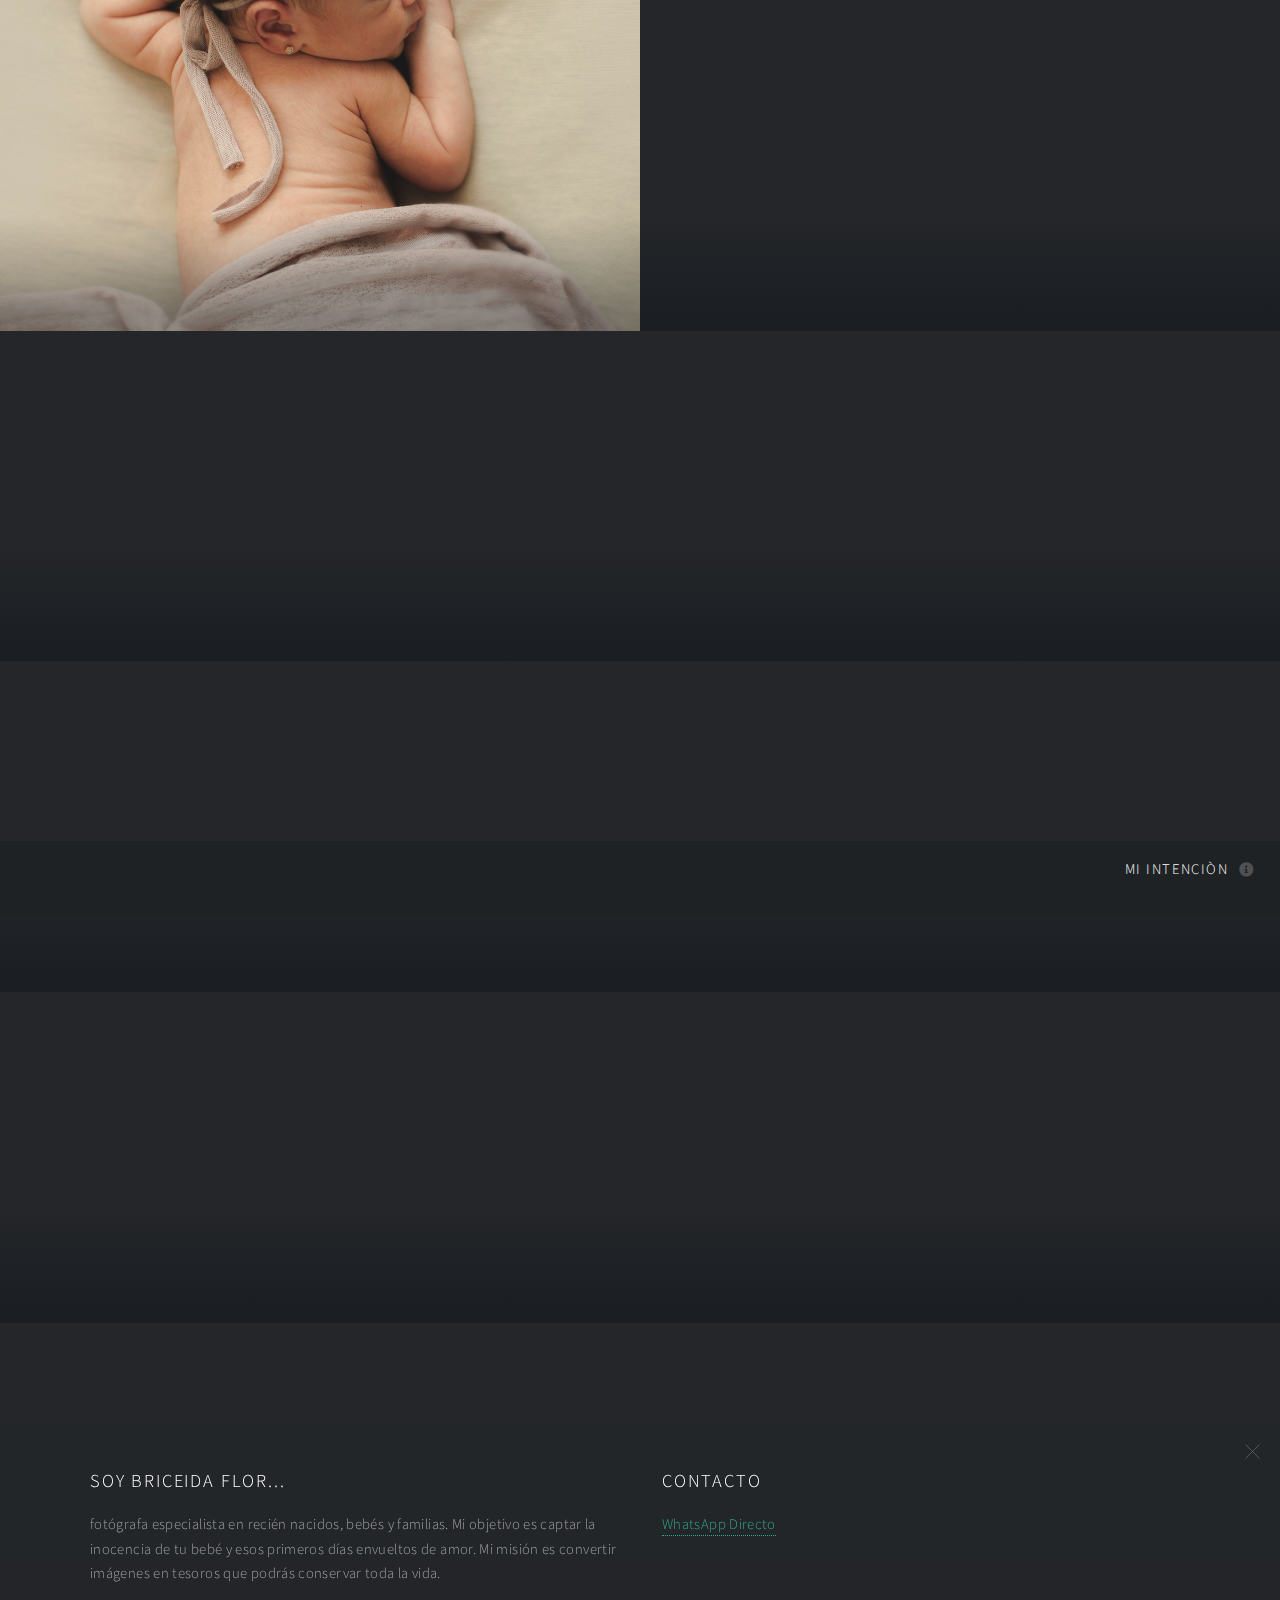
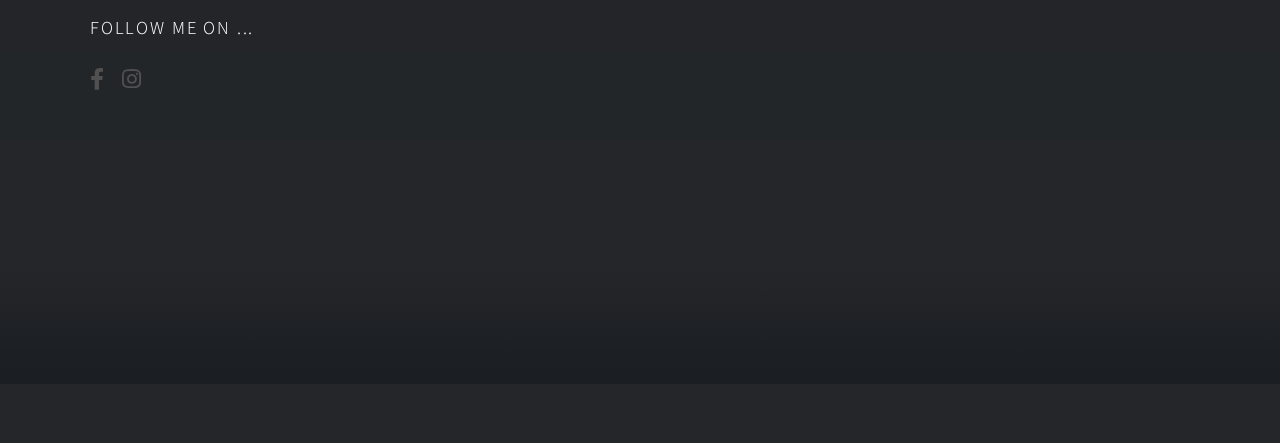
==== Galeria/index.html @ b5448b81 "initial commit" ====
<!DOCTYPE HTML>
<!--
	Multiverse by HTML5 UP
	html5up.net | @ajlkn
	Free for personal and commercial use under the CCA 3.0 license (html5up.net/license)
-->
<html>
	<head>
		<title>Briceida Flor Fotografia Galeria</title>
		<meta charset="utf-8" />
		<meta name="viewport" content="width=device-width, initial-scale=1, user-scalable=no" />
		<link rel="stylesheet" href="assets/css/main.css" />
		<noscript><link rel="stylesheet" href="assets/css/noscript.css" /></noscript>
	</head>
	<body class="is-preload">

		<!-- Wrapper -->
			<div id="wrapper">

				<!-- Header -->
					<header id="header">
					
						<nav>
							<ul>
								<li><a href="#footer" class="icon solid fa-info-circle">mi intenciòn</a></li>
							</ul>
						</nav>
					</header>

				<!-- Main -->
					<div id="main">
						<article class="thumb">
							<a href="images/photos/04.jpg" class="image"><img src="images/photos/04.jpg" alt="" /></a>
							<!-- <h2>Magna feugiat lorem</h2> -->
							<p></p>
						</article>
						<article class="thumb">
							<a href="images/photos/05.jpg" class="image"><img src="images/photos/05.jpg" alt="" /></a>
							<!-- <h2>Nisl adipiscing</h2> -->
							<p></p>
						</article>
						<article class="thumb">
							<a href="images/photos/06.jpg" class="image"><img src="images/photos/06.jpg" alt="" /></a>
							<!-- <h2>Tempus aliquam veroeros</h2>-->
							<p></p> 
						</article>
						<article class="thumb">
							<a href="images/photos/07.jpg" class="image"><img src="images/photos/07.jpg" alt="" /></a>
							<!-- <h2>Aliquam ipsum sed dolore</h2>-->
							<p></p> 
						</article>
						<article class="thumb">
							<a href="images/photos/08.jpg" class="image"><img src="images/photos/08.jpg" alt="" /></a>
							<!-- <h2>Cursis aliquam nisl</h2>-->
							<p></p> 
						</article>
						<article class="thumb">
							<a href="images/photos/09.jpg" class="image"><img src="images/photos/09.jpg" alt="" /></a>
							<!-- <h2>Sed consequat phasellus</h2>-->
							<p></p> 
						</article>
						<article class="thumb">
							<a href="images/photos/01.jpg" class="image"><img src="images/photos/01.jpg" alt="" /></a>
							<!-- <h2>Mauris id tellus arcu</h2>-->
							<p></p> 
						</article>
						<article class="thumb">
							<a href="images/photos/02.jpg" class="image"><img src="images/photos/02.jpg" alt="" /></a>
							<!-- <h2>Nunc vehicula id nulla</h2>-->
							<p></p> 
						</article>
						<article class="thumb">
							<a href="images/photos/03.jpg" class="image"><img src="images/photos/03.jpg" alt="" /></a>
							<!-- <h2>Neque et faucibus viverra</h2>-->
							<p></p> 
						</article>
						<article class="thumb">
							<a href="images/photos/10.jpg" class="image"><img src="images/photos/10.jpg" alt="" /></a>
							<!-- <h2>Mattis ante fermentum</h2>-->
							<p></p> 
						</article>
						<article class="thumb">
							<a href="images/photos/11.jpg" class="image"><img src="images/photos/11.jpg" alt="" /></a>
							<!-- <h2>Sed ac elementum arcu</h2>-->
							<p></p> 
						</article>
						<article class="thumb">
							<a href="images/photos/12.jpg" class="image"><img src="images/photos/12.jpg" alt="" /></a>
							<!-- <h2>Vehicula id nulla dignissim</h2>-->
							<p></p> 
						</article>
					</div>

				<!-- Footer -->
					<footer id="footer" class="panel">
						<div class="inner split">
							<div>
								<section>
									<h2>Soy Briceida Flor...</h2>
									<p> fotógrafa especialista en recién nacidos, bebés y familias.
										Mi objetivo es captar la inocencia de tu bebé y esos primeros días envueltos de amor.
										Mi misión es convertir imágenes en tesoros que podrás conservar toda la vida.</p>
								</section>
								<section>
									<h2>Follow me on ...</h2>
									<ul class="icons">
										<li><a href="https://www.facebook.com/briceidaflor.foto/" class="icon brands fa-facebook-f"><span class="label">Facebook</span></a></li>
										<li><a href="https://www.instagram.com/briceidaflor/?hl=en" class="icon brands fa-instagram"><span class="label">Instagram</span></a></li>
									</ul>
								</section>

							</div>
							<div>
								<section>
									<h2>contacto</h2>
								
									<a href="https://api.whatsapp.com/send?phone=5213312167600&text=&source=&data=">WhatsApp Directo</a>
									<!-- <form method="post" action="#">
										<div class="fields">
											<div class="field half">
												<input type="text" name="name" id="name" placeholder="Name" />
											</div>
											<div class="field half">
												<input type="text" name="email" id="email" placeholder="Email" />
											</div>
											<div class="field">
												<textarea name="message" id="message" rows="4" placeholder="Message"></textarea>
											</div>
										</div>
										<ul class="actions">
											<li><input type="submit" value="Send" class="primary" /></li>
											<li><input type="reset" value="Reset" /></li>
										</ul>
									</form> -->
								</section>
							</div>
						</div>
					</footer>

			</div>

		<!-- Scripts -->
			<script src="assets/js/jquery.min.js"></script>
			<script src="assets/js/jquery.poptrox.min.js"></script>
			<script src="assets/js/browser.min.js"></script>
			<script src="assets/js/breakpoints.min.js"></script>
			<script src="assets/js/util.js"></script>
			<script src="assets/js/main.js"></script>

	</body>
</html>
---- Galeria/assets/css/main.css ----
@import url(fontawesome-all.min.css);
@import url("https://fonts.googleapis.com/css?family=Source+Sans+Pro:300,300italic,400,400italic");

/*
	Multiverse by HTML5 UP
	html5up.net | @ajlkn
	Free for personal and commercial use under the CCA 3.0 license (html5up.net/license)
*/

@-moz-keyframes spinner {
	0% {
		-moz-transform: rotate(0deg);
		-webkit-transform: rotate(0deg);
		-ms-transform: rotate(0deg);
		transform: rotate(0deg);
	}

	100% {
		-moz-transform: rotate(359deg);
		-webkit-transform: rotate(359deg);
		-ms-transform: rotate(359deg);
		transform: rotate(359deg);
	}
}

@-webkit-keyframes spinner {
	0% {
		-moz-transform: rotate(0deg);
		-webkit-transform: rotate(0deg);
		-ms-transform: rotate(0deg);
		transform: rotate(0deg);
	}

	100% {
		-moz-transform: rotate(359deg);
		-webkit-transform: rotate(359deg);
		-ms-transform: rotate(359deg);
		transform: rotate(359deg);
	}
}

@-ms-keyframes spinner {
	0% {
		-moz-transform: rotate(0deg);
		-webkit-transform: rotate(0deg);
		-ms-transform: rotate(0deg);
		transform: rotate(0deg);
	}

	100% {
		-moz-transform: rotate(359deg);
		-webkit-transform: rotate(359deg);
		-ms-transform: rotate(359deg);
		transform: rotate(359deg);
	}
}

@keyframes spinner {
	0% {
		-moz-transform: rotate(0deg);
		-webkit-transform: rotate(0deg);
		-ms-transform: rotate(0deg);
		transform: rotate(0deg);
	}

	100% {
		-moz-transform: rotate(359deg);
		-webkit-transform: rotate(359deg);
		-ms-transform: rotate(359deg);
		transform: rotate(359deg);
	}
}

html, body, div, span, applet, object,
iframe, h1, h2, h3, h4, h5, h6, p, blockquote,
pre, a, abbr, acronym, address, big, cite,
code, del, dfn, em, img, ins, kbd, q, s, samp,
small, strike, strong, sub, sup, tt, var, b,
u, i, center, dl, dt, dd, ol, ul, li, fieldset,
form, label, legend, table, caption, tbody,
tfoot, thead, tr, th, td, article, aside,
canvas, details, embed, figure, figcaption,
footer, header, hgroup, menu, nav, output, ruby,
section, summary, time, mark, audio, video {
	margin: 0;
	padding: 0;
	border: 0;
	font-size: 100%;
	font: inherit;
	vertical-align: baseline;}

article, aside, details, figcaption, figure,
footer, header, hgroup, menu, nav, section {
	display: block;}

body {
	line-height: 1;
}

ol, ul {
	list-style: none;
}

blockquote, q {
	quotes: none;
}

	blockquote:before, blockquote:after, q:before, q:after {
		content: '';
		content: none;
	}

table {
	border-collapse: collapse;
	border-spacing: 0;
}

body {
	-webkit-text-size-adjust: none;
}

mark {
	background-color: transparent;
	color: inherit;
}

input::-moz-focus-inner {
	border: 0;
	padding: 0;
}

input, select, textarea {
	-moz-appearance: none;
	-webkit-appearance: none;
	-ms-appearance: none;
	appearance: none;
}

/* Basic */

	@-ms-viewport {
		width: device-width;
	}

	body {
		-ms-overflow-style: scrollbar;
	}

	@media screen and (max-width: 480px) {

		html, body {
			min-width: 320px;
		}

	}

	html {
		box-sizing: border-box;
	}

	*, *:before, *:after {
		box-sizing: inherit;
	}

	body {
		background: #242629;
	}

		body.is-preload *, body.is-preload *:before, body.is-preload *:after {
			-moz-animation: none !important;
			-webkit-animation: none !important;
			-ms-animation: none !important;
			animation: none !important;
			-moz-transition: none !important;
			-webkit-transition: none !important;
			-ms-transition: none !important;
			transition: none !important;
		}

		body.is-resizing *, body.is-resizing *:before, body.is-resizing *:after {
			-moz-animation: none !important;
			-webkit-animation: none !important;
			-ms-animation: none !important;
			animation: none !important;
			-moz-transition: none !important;
			-webkit-transition: none !important;
			-ms-transition: none !important;
			transition: none !important;
		}

/* Type */

	body, input, select, textarea {
		color: #a0a0a1;
		font-family: "Source Sans Pro", Helvetica, sans-serif;
		font-size: 15pt;
		font-weight: 300;
		letter-spacing: 0.025em;
		line-height: 1.65;
	}

		@media screen and (max-width: 1680px) {

			body, input, select, textarea {
				font-size: 11pt;
			}

		}

	a {
		-moz-transition: color 0.2s ease-in-out, border-bottom-color 0.2s ease-in-out;
		-webkit-transition: color 0.2s ease-in-out, border-bottom-color 0.2s ease-in-out;
		-ms-transition: color 0.2s ease-in-out, border-bottom-color 0.2s ease-in-out;
		transition: color 0.2s ease-in-out, border-bottom-color 0.2s ease-in-out;
		border-bottom: dotted 1px;
		color: #34a58e;
		text-decoration: none;
	}

		a:hover {
			border-bottom-color: transparent;
			color: #34a58e !important;
		}

	strong, b {
		color: #ffffff;
		font-weight: 300;
	}

	em, i {
		font-style: italic;
	}

	p {
		margin: 0 0 2em 0;
	}

	h1, h2, h3, h4, h5, h6 {
		color: #ffffff;
		font-weight: 300;
		letter-spacing: 0.1em;
		line-height: 1.5;
		margin: 0 0 1em 0;
		text-transform: uppercase;
	}

		h1 a, h2 a, h3 a, h4 a, h5 a, h6 a {
			color: inherit;
			text-decoration: none;
		}

	h1 {
		font-size: 2em;
	}

	h2 {
		font-size: 1.25em;
	}

	h3 {
		font-size: 1.1em;
	}

	h4 {
		font-size: 1em;
	}

	h5 {
		font-size: 0.9em;
	}

	h6 {
		font-size: 0.7em;
	}

	@media screen and (max-width: 736px) {

		h2 {
			font-size: 1em;
		}

		h3 {
			font-size: 0.9em;
		}

		h4 {
			font-size: 0.8em;
		}

		h5 {
			font-size: 0.7em;
		}

		h6 {
			font-size: 0.7em;
		}

	}

	sub {
		font-size: 0.8em;
		position: relative;
		top: 0.5em;
	}

	sup {
		font-size: 0.8em;
		position: relative;
		top: -0.5em;
	}

	blockquote {
		border-left: 4px #36383c;
		font-style: italic;
		margin: 0 0 2em 0;
		padding: 0.5em 0 0.5em 2em;
	}

	code {
		background: #34363b;
		border: solid 1px #36383c;
		font-family: "Courier New", monospace;
		font-size: 0.9em;
		margin: 0 0.25em;
		padding: 0.25em 0.65em;
	}

	pre {
		-webkit-overflow-scrolling: touch;
		font-family: "Courier New", monospace;
		font-size: 0.9em;
		margin: 0 0 2em 0;
	}

		pre code {
			display: block;
			line-height: 1.75;
			padding: 1em 1.5em;
			overflow-x: auto;
		}

	hr {
		border: 0;
		border-bottom: solid 1px #36383c;
		margin: 2em 0;
	}

		hr.major {
			margin: 3em 0;
		}

	.align-left {
		text-align: left;
	}

	.align-center {
		text-align: center;
	}

	.align-right {
		text-align: right;
	}

/* Button */

	input[type="submit"],
	input[type="reset"],
	input[type="button"],
	button,
	.button {
		-moz-appearance: none;
		-webkit-appearance: none;
		-ms-appearance: none;
		appearance: none;
		-moz-transition: background-color 0.2s ease-in-out, box-shadow 0.2s ease-in-out, color 0.2s ease-in-out;
		-webkit-transition: background-color 0.2s ease-in-out, box-shadow 0.2s ease-in-out, color 0.2s ease-in-out;
		-ms-transition: background-color 0.2s ease-in-out, box-shadow 0.2s ease-in-out, color 0.2s ease-in-out;
		transition: background-color 0.2s ease-in-out, box-shadow 0.2s ease-in-out, color 0.2s ease-in-out;
		background-color: transparent;
		border: 0;
		border-radius: 0;
		box-shadow: inset 0 0 0 2px #36383c;
		color: #ffffff !important;
		cursor: pointer;
		display: inline-block;
		font-size: 0.9em;
		font-weight: 300;
		height: 3.05556em;
		letter-spacing: 0.1em;
		line-height: 3.05556em;
		padding: 0 2.5em;
		text-align: center;
		text-decoration: none;
		text-transform: uppercase;
		white-space: nowrap;
	}

		input[type="submit"]:hover,
		input[type="reset"]:hover,
		input[type="button"]:hover,
		button:hover,
		.button:hover {
			box-shadow: inset 0 0 0 2px #34a58e;
			color: #34a58e !important;
		}

			input[type="submit"]:hover:active,
			input[type="reset"]:hover:active,
			input[type="button"]:hover:active,
			button:hover:active,
			.button:hover:active {
				background-color: rgba(52, 165, 142, 0.15);
				color: #34a58e !important;
			}

		input[type="submit"].icon,
		input[type="reset"].icon,
		input[type="button"].icon,
		button.icon,
		.button.icon {
			padding-left: 1.35em;
		}

			input[type="submit"].icon:before,
			input[type="reset"].icon:before,
			input[type="button"].icon:before,
			button.icon:before,
			.button.icon:before {
				margin-right: 0.5em;
			}

		input[type="submit"].fit,
		input[type="reset"].fit,
		input[type="button"].fit,
		button.fit,
		.button.fit {
			width: 100%;
		}

		input[type="submit"].small,
		input[type="reset"].small,
		input[type="button"].small,
		button.small,
		.button.small {
			font-size: 0.8em;
		}

		input[type="submit"].large,
		input[type="reset"].large,
		input[type="button"].large,
		button.large,
		.button.large {
			font-size: 1.35em;
		}

		input[type="submit"].primary,
		input[type="reset"].primary,
		input[type="button"].primary,
		button.primary,
		.button.primary {
			background-color: #34a58e;
			box-shadow: none;
		}

			input[type="submit"].primary:hover,
			input[type="reset"].primary:hover,
			input[type="button"].primary:hover,
			button.primary:hover,
			.button.primary:hover {
				background-color: #47c5ab;
				color: #ffffff !important;
			}

				input[type="submit"].primary:hover:active,
				input[type="reset"].primary:hover:active,
				input[type="button"].primary:hover:active,
				button.primary:hover:active,
				.button.primary:hover:active {
					background-color: #287e6d;
				}

		input[type="submit"].disabled, input[type="submit"]:disabled,
		input[type="reset"].disabled,
		input[type="reset"]:disabled,
		input[type="button"].disabled,
		input[type="button"]:disabled,
		button.disabled,
		button:disabled,
		.button.disabled,
		.button:disabled {
			pointer-events: none;
			opacity: 0.35;
		}

/* Form */

	form {
		margin: 0 0 2em 0;
	}

		form > :last-child {
			margin-bottom: 0;
		}

		form > .fields {
			display: -moz-flex;
			display: -webkit-flex;
			display: -ms-flex;
			display: flex;
			-moz-flex-wrap: wrap;
			-webkit-flex-wrap: wrap;
			-ms-flex-wrap: wrap;
			flex-wrap: wrap;
			width: calc(100% + 3em);
			margin: -1.5em 0 2em -1.5em;
		}

			form > .fields > .field {
				-moz-flex-grow: 0;
				-webkit-flex-grow: 0;
				-ms-flex-grow: 0;
				flex-grow: 0;
				-moz-flex-shrink: 0;
				-webkit-flex-shrink: 0;
				-ms-flex-shrink: 0;
				flex-shrink: 0;
				padding: 1.5em 0 0 1.5em;
				width: calc(100% - 1.5em);
			}

				form > .fields > .field.half {
					width: calc(50% - 0.75em);
				}

				form > .fields > .field.third {
					width: calc(100%/3 - 0.5em);
				}

				form > .fields > .field.quarter {
					width: calc(25% - 0.375em);
				}

		@media screen and (max-width: 736px) {

			form > .fields {
				width: calc(100% + 3em);
				margin: -1.5em 0 2em -1.5em;
			}

				form > .fields > .field {
					padding: 1.5em 0 0 1.5em;
					width: calc(100% - 1.5em);
				}

					form > .fields > .field.half {
						width: calc(100% - 1.5em);
					}

					form > .fields > .field.third {
						width: calc(100% - 1.5em);
					}

					form > .fields > .field.quarter {
						width: calc(100% - 1.5em);
					}

		}

	label {
		color: #ffffff;
		display: block;
		font-size: 0.9em;
		font-weight: 300;
		margin: 0 0 1em 0;
	}

	input[type="text"],
	input[type="password"],
	input[type="email"],
	input[type="tel"],
	input[type="search"],
	input[type="url"],
	select,
	textarea {
		-moz-appearance: none;
		-webkit-appearance: none;
		-ms-appearance: none;
		appearance: none;
		background: #34363b;
		border: 0;
		border-radius: 0;
		color: #a0a0a1;
		display: block;
		outline: 0;
		padding: 0 1em;
		text-decoration: none;
		width: 100%;
	}

		input[type="text"]:invalid,
		input[type="password"]:invalid,
		input[type="email"]:invalid,
		input[type="tel"]:invalid,
		input[type="search"]:invalid,
		input[type="url"]:invalid,
		select:invalid,
		textarea:invalid {
			box-shadow: none;
		}

		input[type="text"]:focus,
		input[type="password"]:focus,
		input[type="email"]:focus,
		input[type="tel"]:focus,
		input[type="search"]:focus,
		input[type="url"]:focus,
		select:focus,
		textarea:focus {
			box-shadow: inset 0 0 0 2px #34a58e;
		}

	select {
		background-image: url("data:image/svg+xml;charset=utf8,%3Csvg xmlns='http://www.w3.org/2000/svg' width='40' height='40' preserveAspectRatio='none' viewBox='0 0 40 40'%3E%3Cpath d='M9.4,12.3l10.4,10.4l10.4-10.4c0.2-0.2,0.5-0.4,0.9-0.4c0.3,0,0.6,0.1,0.9,0.4l3.3,3.3c0.2,0.2,0.4,0.5,0.4,0.9 c0,0.4-0.1,0.6-0.4,0.9L20.7,31.9c-0.2,0.2-0.5,0.4-0.9,0.4c-0.3,0-0.6-0.1-0.9-0.4L4.3,17.3c-0.2-0.2-0.4-0.5-0.4-0.9 c0-0.4,0.1-0.6,0.4-0.9l3.3-3.3c0.2-0.2,0.5-0.4,0.9-0.4S9.1,12.1,9.4,12.3z' fill='%2336383c' /%3E%3C/svg%3E");
		background-size: 1.25rem;
		background-repeat: no-repeat;
		background-position: calc(100% - 1rem) center;
		height: 2.75em;
		padding-right: 2.75em;
		text-overflow: ellipsis;
	}

		select option {
			color: #ffffff;
			background: #242629;
		}

		select:focus::-ms-value {
			background-color: transparent;
		}

		select::-ms-expand {
			display: none;
		}

	input[type="text"],
	input[type="password"],
	input[type="email"],
	input[type="tel"],
	input[type="search"],
	input[type="url"],
	select {
		height: 2.75em;
	}

	textarea {
		padding: 0.75em 1em;
	}

	input[type="checkbox"],
	input[type="radio"] {
		-moz-appearance: none;
		-webkit-appearance: none;
		-ms-appearance: none;
		appearance: none;
		display: block;
		float: left;
		margin-right: -2em;
		opacity: 0;
		width: 1em;
		z-index: -1;
	}

		input[type="checkbox"] + label,
		input[type="radio"] + label {
			text-decoration: none;
			color: #a0a0a1;
			cursor: pointer;
			display: inline-block;
			font-size: 1em;
			font-weight: 300;
			padding-left: 2.4em;
			padding-right: 0.75em;
			position: relative;
		}

			input[type="checkbox"] + label:before,
			input[type="radio"] + label:before {
				-moz-osx-font-smoothing: grayscale;
				-webkit-font-smoothing: antialiased;
				display: inline-block;
				font-style: normal;
				font-variant: normal;
				text-rendering: auto;
				line-height: 1;
				text-transform: none !important;
				font-family: 'Font Awesome 5 Free';
				font-weight: 900;
			}

			input[type="checkbox"] + label:before,
			input[type="radio"] + label:before {
				background: #34363b;
				content: '';
				display: inline-block;
				font-size: 0.8em;
				height: 2.0625em;
				left: 0;
				line-height: 2.0625em;
				position: absolute;
				text-align: center;
				top: 0;
				width: 2.0625em;
			}

		input[type="checkbox"]:checked + label:before,
		input[type="radio"]:checked + label:before {
			background: #34a58e;
			border-color: #34a58e;
			color: #ffffff;
			content: '\f00c';
		}

		input[type="checkbox"]:focus + label:before,
		input[type="radio"]:focus + label:before {
			box-shadow: 0 0 0 2px #34a58e;
		}

	input[type="radio"] + label:before {
		border-radius: 100%;
	}

	::-webkit-input-placeholder {
		color: #707071 !important;
		opacity: 1.0;
	}

	:-moz-placeholder {
		color: #707071 !important;
		opacity: 1.0;
	}

	::-moz-placeholder {
		color: #707071 !important;
		opacity: 1.0;
	}

	:-ms-input-placeholder {
		color: #707071 !important;
		opacity: 1.0;
	}

/* Icon */

	.icon {
		text-decoration: none;
		border-bottom: none;
		position: relative;
	}

		.icon:before {
			-moz-osx-font-smoothing: grayscale;
			-webkit-font-smoothing: antialiased;
			display: inline-block;
			font-style: normal;
			font-variant: normal;
			text-rendering: auto;
			line-height: 1;
			text-transform: none !important;
			font-family: 'Font Awesome 5 Free';
			font-weight: 400;
		}

		.icon > .label {
			display: none;
		}

		.icon:before {
			line-height: inherit;
		}

		.icon.solid:before {
			font-weight: 900;
		}

		.icon.brands:before {
			font-family: 'Font Awesome 5 Brands';
		}

/* List */

	ol {
		list-style: decimal;
		margin: 0 0 2em 0;
		padding-left: 1.25em;
	}

		ol li {
			padding-left: 0.25em;
		}

	ul {
		list-style: disc;
		margin: 0 0 2em 0;
		padding-left: 1em;
	}

		ul li {
			padding-left: 0.5em;
		}

		ul.alt {
			list-style: none;
			padding-left: 0;
		}

			ul.alt li {
				border-top: solid 1px #36383c;
				padding: 0.5em 0;
			}

				ul.alt li:first-child {
					border-top: 0;
					padding-top: 0;
				}

	dl {
		margin: 0 0 2em 0;
	}

		dl dt {
			display: block;
			font-weight: 300;
			margin: 0 0 1em 0;
		}

		dl dd {
			margin-left: 2em;
		}

/* Actions */

	ul.actions {
		display: -moz-flex;
		display: -webkit-flex;
		display: -ms-flex;
		display: flex;
		cursor: default;
		list-style: none;
		margin-left: -1em;
		padding-left: 0;
	}

		ul.actions li {
			padding: 0 0 0 1em;
			vertical-align: middle;
		}

		ul.actions.special {
			-moz-justify-content: center;
			-webkit-justify-content: center;
			-ms-justify-content: center;
			justify-content: center;
			width: 100%;
			margin-left: 0;
		}

			ul.actions.special li:first-child {
				padding-left: 0;
			}

		ul.actions.stacked {
			-moz-flex-direction: column;
			-webkit-flex-direction: column;
			-ms-flex-direction: column;
			flex-direction: column;
			margin-left: 0;
		}

			ul.actions.stacked li {
				padding: 1.3em 0 0 0;
			}

				ul.actions.stacked li:first-child {
					padding-top: 0;
				}

		ul.actions.fit {
			width: calc(100% + 1em);
		}

			ul.actions.fit li {
				-moz-flex-grow: 1;
				-webkit-flex-grow: 1;
				-ms-flex-grow: 1;
				flex-grow: 1;
				-moz-flex-shrink: 1;
				-webkit-flex-shrink: 1;
				-ms-flex-shrink: 1;
				flex-shrink: 1;
				width: 100%;
			}

				ul.actions.fit li > * {
					width: 100%;
				}

			ul.actions.fit.stacked {
				width: 100%;
			}

		@media screen and (max-width: 480px) {

			ul.actions:not(.fixed) {
				-moz-flex-direction: column;
				-webkit-flex-direction: column;
				-ms-flex-direction: column;
				flex-direction: column;
				margin-left: 0;
				width: 100% !important;
			}

				ul.actions:not(.fixed) li {
					-moz-flex-grow: 1;
					-webkit-flex-grow: 1;
					-ms-flex-grow: 1;
					flex-grow: 1;
					-moz-flex-shrink: 1;
					-webkit-flex-shrink: 1;
					-ms-flex-shrink: 1;
					flex-shrink: 1;
					padding: 1em 0 0 0;
					text-align: center;
					width: 100%;
				}

					ul.actions:not(.fixed) li > * {
						width: 100%;
					}

					ul.actions:not(.fixed) li:first-child {
						padding-top: 0;
					}

					ul.actions:not(.fixed) li input[type="submit"],
					ul.actions:not(.fixed) li input[type="reset"],
					ul.actions:not(.fixed) li input[type="button"],
					ul.actions:not(.fixed) li button,
					ul.actions:not(.fixed) li .button {
						width: 100%;
					}

						ul.actions:not(.fixed) li input[type="submit"].icon:before,
						ul.actions:not(.fixed) li input[type="reset"].icon:before,
						ul.actions:not(.fixed) li input[type="button"].icon:before,
						ul.actions:not(.fixed) li button.icon:before,
						ul.actions:not(.fixed) li .button.icon:before {
							margin-left: -0.5rem;
						}

		}

/* Icons */

	ul.icons {
		cursor: default;
		list-style: none;
		padding-left: 0;
	}

		ul.icons li {
			display: inline-block;
			padding: 0 1em 0 0;
		}

			ul.icons li:last-child {
				padding-right: 0;
			}

			ul.icons li .icon {
				color: #505051;
			}

				ul.icons li .icon:before {
					font-size: 1.5em;
				}

/* Table */

	.table-wrapper {
		-webkit-overflow-scrolling: touch;
		overflow-x: auto;
	}

	table {
		margin: 0 0 2em 0;
		width: 100%;
	}

		table tbody tr {
			border: solid 1px #36383c;
			border-left: 0;
			border-right: 0;
		}

			table tbody tr:nth-child(2n + 1) {
				background-color: #34363b;
			}

		table td {
			padding: 0.75em 0.75em;
		}

		table th {
			color: #ffffff;
			font-size: 0.9em;
			font-weight: 300;
			padding: 0 0.75em 0.75em 0.75em;
			text-align: left;
		}

		table thead {
			border-bottom: solid 2px #36383c;
		}

		table tfoot {
			border-top: solid 2px #36383c;
		}

		table.alt {
			border-collapse: separate;
		}

			table.alt tbody tr td {
				border: solid 1px #36383c;
				border-left-width: 0;
				border-top-width: 0;
			}

				table.alt tbody tr td:first-child {
					border-left-width: 1px;
				}

			table.alt tbody tr:first-child td {
				border-top-width: 1px;
			}

			table.alt thead {
				border-bottom: 0;
			}

			table.alt tfoot {
				border-top: 0;
			}

/* Panel */

	.panel {
		padding: 4em 4em 2em 4em ;
		-moz-transform: translateY(100vh);
		-webkit-transform: translateY(100vh);
		-ms-transform: translateY(100vh);
		transform: translateY(100vh);
		-moz-transition: -moz-transform 0.5s ease;
		-webkit-transition: -webkit-transform 0.5s ease;
		-ms-transition: -ms-transform 0.5s ease;
		transition: transform 0.5s ease;
		-webkit-overflow-scrolling: touch;
		background: rgba(36, 38, 41, 0.975);
		bottom: 4em;
		left: 0;
		max-height: calc(80vh - 4em);
		overflow-y: auto;
		position: fixed;
		width: 100%;
		z-index: 10001;
	}

		.panel.active {
			-moz-transform: translateY(1px);
			-webkit-transform: translateY(1px);
			-ms-transform: translateY(1px);
			transform: translateY(1px);
		}

		.panel > .inner {
			margin: 0 auto;
			max-width: 100%;
			width: 75em;
		}

			.panel > .inner.split {
				display: -moz-flex;
				display: -webkit-flex;
				display: -ms-flex;
				display: flex;
			}

				.panel > .inner.split > div {
					margin-left: 4em;
					width: 50%;
				}

				.panel > .inner.split > :first-child {
					margin-left: 0;
				}

		.panel > .closer {
			-moz-transition: opacity 0.2s ease-in-out;
			-webkit-transition: opacity 0.2s ease-in-out;
			-ms-transition: opacity 0.2s ease-in-out;
			transition: opacity 0.2s ease-in-out;
			background-image: url("images/close.svg");
			background-position: center;
			background-repeat: no-repeat;
			background-size: 3em;
			cursor: pointer;
			height: 5em;
			opacity: 0.25;
			position: absolute;
			right: 0;
			top: 0;
			width: 5em;
			z-index: 2;
		}

			.panel > .closer:hover {
				opacity: 1.0;
			}

		@media screen and (max-width: 1280px) {

			.panel {
				padding: 3em 3em 1em 3em ;
			}

				.panel > .inner.split > div {
					margin-left: 3em;
				}

				.panel > .closer {
					background-size: 2.5em;
					background-position: 75% 25%;
				}

		}

		@media screen and (max-width: 980px) {

			.panel > .inner.split {
				-moz-flex-direction: column;
				-webkit-flex-direction: column;
				-ms-flex-direction: column;
				flex-direction: column;
			}

				.panel > .inner.split > div {
					margin-left: 0;
					width: 100%;
				}

		}

		@media screen and (max-width: 736px) {

			.panel {
				-moz-transform: translateY(-100vh);
				-webkit-transform: translateY(-100vh);
				-ms-transform: translateY(-100vh);
				transform: translateY(-100vh);
				padding: 4em 2em 2em 2em ;
				bottom: auto;
				top: calc(4em - 1px);
			}

				.panel.active {
					-moz-transform: translateY(0);
					-webkit-transform: translateY(0);
					-ms-transform: translateY(0);
					transform: translateY(0);
				}

		}

/* Poptrox Popup */

	.poptrox-overlay {
		-webkit-tap-highlight-color: rgba(255, 255, 255, 0);
	}

	.poptrox-popup {
		background: rgba(31, 34, 36, 0.925);
		box-shadow: 0 1em 3em 0.5em rgba(0, 0, 0, 0.25);
		cursor: default;
	}

		.poptrox-popup:before {
			-moz-transition: opacity 0.2s ease-in-out;
			-webkit-transition: opacity 0.2s ease-in-out;
			-ms-transition: opacity 0.2s ease-in-out;
			transition: opacity 0.2s ease-in-out;
			background-image: -moz-linear-gradient(to left, rgba(31,34,36,0.35), rgba(31,34,36,0) 10em, rgba(31,34,36,0)), -moz-linear-gradient(to right, rgba(31,34,36,0.35), rgba(31,34,36,0) 10em, rgba(31,34,36,0));
			background-image: -webkit-linear-gradient(to left, rgba(31,34,36,0.35), rgba(31,34,36,0) 10em, rgba(31,34,36,0)), -webkit-linear-gradient(to right, rgba(31,34,36,0.35), rgba(31,34,36,0) 10em, rgba(31,34,36,0));
			background-image: -ms-linear-gradient(to left, rgba(31,34,36,0.35), rgba(31,34,36,0) 10em, rgba(31,34,36,0)), -ms-linear-gradient(to right, rgba(31,34,36,0.35), rgba(31,34,36,0) 10em, rgba(31,34,36,0));
			background-image: linear-gradient(to left, rgba(31,34,36,0.35), rgba(31,34,36,0) 10em, rgba(31,34,36,0)), linear-gradient(to right, rgba(31,34,36,0.35), rgba(31,34,36,0) 10em, rgba(31,34,36,0));
			content: '';
			display: block;
			height: 100%;
			left: 0;
			position: absolute;
			top: 0;
			width: 100%;
			z-index: 1;
			opacity: 1;
		}

		.poptrox-popup .closer {
			-moz-transition: opacity 0.2s ease-in-out;
			-webkit-transition: opacity 0.2s ease-in-out;
			-ms-transition: opacity 0.2s ease-in-out;
			transition: opacity 0.2s ease-in-out;
			background-image: url("images/close.svg");
			background-position: center;
			background-repeat: no-repeat;
			background-size: 3em;
			height: 5em;
			opacity: 0;
			position: absolute;
			right: 0;
			top: 0;
			width: 5em;
			z-index: 2;
		}

		.poptrox-popup .nav-previous,
		.poptrox-popup .nav-next {
			-moz-transition: opacity 0.2s ease-in-out;
			-webkit-transition: opacity 0.2s ease-in-out;
			-ms-transition: opacity 0.2s ease-in-out;
			transition: opacity 0.2s ease-in-out;
			background-image: url("images/arrow.svg");
			background-position: center;
			background-repeat: no-repeat;
			background-size: 5em;
			cursor: pointer;
			height: 8em;
			margin-top: -4em;
			opacity: 0;
			position: absolute;
			top: 50%;
			width: 6em;
			z-index: 2;
		}

		.poptrox-popup .nav-previous {
			-moz-transform: scaleX(-1);
			-webkit-transform: scaleX(-1);
			-ms-transform: scaleX(-1);
			transform: scaleX(-1);
			left: 0;
		}

		.poptrox-popup .nav-next {
			right: 0;
		}

		.poptrox-popup .caption {
			padding: 2em 2em 0.1em 2em ;
			background-image: -moz-linear-gradient(to top, rgba(16,16,16,0.45) 25%, rgba(16,16,16,0) 100%);
			background-image: -webkit-linear-gradient(to top, rgba(16,16,16,0.45) 25%, rgba(16,16,16,0) 100%);
			background-image: -ms-linear-gradient(to top, rgba(16,16,16,0.45) 25%, rgba(16,16,16,0) 100%);
			background-image: linear-gradient(to top, rgba(16,16,16,0.45) 25%, rgba(16,16,16,0) 100%);
			bottom: 0;
			cursor: default;
			left: 0;
			position: absolute;
			text-align: left;
			width: 100%;
			z-index: 2;
		}

			.poptrox-popup .caption h2, .poptrox-popup .caption h3, .poptrox-popup .caption h4, .poptrox-popup .caption h5, .poptrox-popup .caption h6 {
				margin: 0 0 0.5em 0;
			}

			.poptrox-popup .caption p {
				color: #ffffff;
			}

		.poptrox-popup .loader {
			-moz-animation: spinner 1s infinite linear !important;
			-webkit-animation: spinner 1s infinite linear !important;
			-ms-animation: spinner 1s infinite linear !important;
			animation: spinner 1s infinite linear !important;
			background-image: url("images/spinner.svg");
			background-position: center;
			background-repeat: no-repeat;
			background-size: contain;
			display: block;
			font-size: 2em;
			height: 2em;
			left: 50%;
			line-height: 2em;
			margin: -1em 0 0 -1em;
			opacity: 0.25;
			position: absolute;
			text-align: center;
			top: 50%;
			width: 2em;
		}

		.poptrox-popup:hover .closer,
		.poptrox-popup:hover .nav-previous,
		.poptrox-popup:hover .nav-next {
			opacity: 0.5;
		}

			.poptrox-popup:hover .closer:hover,
			.poptrox-popup:hover .nav-previous:hover,
			.poptrox-popup:hover .nav-next:hover {
				opacity: 1.0;
			}

		.poptrox-popup.loading:before {
			opacity: 0;
		}

		body.touch .poptrox-popup .closer,
		body.touch .poptrox-popup .nav-previous,
		body.touch .poptrox-popup .nav-next {
			opacity: 1.0 !important;
		}

		@media screen and (max-width: 980px) {

			.poptrox-popup .closer {
				background-size: 3em;
			}

			.poptrox-popup .nav-previous,
			.poptrox-popup .nav-next {
				background-size: 4em;
			}

		}

		@media screen and (max-width: 736px) {

			.poptrox-popup:before {
				display: none;
			}

			.poptrox-popup .caption {
				display: none !important;
			}

			.poptrox-popup .closer,
			.poptrox-popup .nav-previous,
			.poptrox-popup .nav-next {
				display: none !important;
			}

		}

/* Wrapper */

	#wrapper {
		-moz-transition: -moz-filter 0.5s ease, -webkit-filter 0.5s ease, -ms-filter 0.5s ease, -moz-filter 0.5s ease;
		-webkit-transition: -moz-filter 0.5s ease, -webkit-filter 0.5s ease, -ms-filter 0.5s ease, -webkit-filter 0.5s ease;
		-ms-transition: -moz-filter 0.5s ease, -webkit-filter 0.5s ease, -ms-filter 0.5s ease, -ms-filter 0.5s ease;
		transition: -moz-filter 0.5s ease, -webkit-filter 0.5s ease, -ms-filter 0.5s ease, filter 0.5s ease;
		position: relative;
	}

		#wrapper:after {
			pointer-events: none;
			-moz-transition: opacity 0.5s ease, visibility 0.5s;
			-webkit-transition: opacity 0.5s ease, visibility 0.5s;
			-ms-transition: opacity 0.5s ease, visibility 0.5s;
			transition: opacity 0.5s ease, visibility 0.5s;
			background: rgba(36, 38, 41, 0.5);
			content: '';
			display: block;
			height: 100%;
			left: 0;
			opacity: 0;
			position: absolute;
			top: 0;
			visibility: hidden;
			width: 100%;
			z-index: 1;
		}

			body.ie #wrapper:after {
				background: rgba(36, 38, 41, 0.8);
			}

		body.modal-active #wrapper {
			-moz-filter: blur(8px);
			-webkit-filter: blur(8px);
			-ms-filter: blur(8px);
			filter: blur(8px);
		}

			body.modal-active #wrapper:after {
				pointer-events: auto;
				opacity: 1;
				visibility: visible;
				z-index: 10003;
			}

		#wrapper:before {
			-moz-animation: spinner 1s infinite linear !important;
			-webkit-animation: spinner 1s infinite linear !important;
			-ms-animation: spinner 1s infinite linear !important;
			animation: spinner 1s infinite linear !important;
			pointer-events: none;
			-moz-transition: top 0.75s ease-in-out, opacity 0.35s ease-out, visibility 0.35s;
			-webkit-transition: top 0.75s ease-in-out, opacity 0.35s ease-out, visibility 0.35s;
			-ms-transition: top 0.75s ease-in-out, opacity 0.35s ease-out, visibility 0.35s;
			transition: top 0.75s ease-in-out, opacity 0.35s ease-out, visibility 0.35s;
			background-image: url("images/spinner.svg");
			background-position: center;
			background-repeat: no-repeat;
			background-size: contain;
			content: '';
			display: block;
			font-size: 2em;
			height: 2em;
			left: 50%;
			line-height: 2em;
			margin: -1em 0 0 -1em;
			opacity: 0;
			position: fixed;
			text-align: center;
			top: 75%;
			visibility: hidden;
			width: 2em;
		}

		body.is-preload #wrapper:before {
			-moz-transition: opacity 1s ease-out !important;
			-webkit-transition: opacity 1s ease-out !important;
			-ms-transition: opacity 1s ease-out !important;
			transition: opacity 1s ease-out !important;
			-moz-transition-delay: 0.5s !important;
			-webkit-transition-delay: 0.5s !important;
			-ms-transition-delay: 0.5s !important;
			transition-delay: 0.5s !important;
			opacity: 0.25;
			top: 50%;
			visibility: visible;
		}

/* Header */

	body {
		padding: 0 0 4em 0;
	}

	#header {
		-moz-transform: translateY(0);
		-webkit-transform: translateY(0);
		-ms-transform: translateY(0);
		transform: translateY(0);
		-moz-transition: -moz-transform 1s ease;
		-webkit-transition: -webkit-transform 1s ease;
		-ms-transition: -ms-transform 1s ease;
		transition: transform 1s ease;
		-moz-user-select: none;
		-ms-user-select: none;
		-webkit-user-select: none;
		background: #1f2224;
		bottom: -1em;
		height: 5em;
		left: 0;
		line-height: 4em;
		padding: 0 1.5em;
		position: fixed;
		user-select: none;
		width: 100%;
		z-index: 10002;
	}

		body.is-preload #header {
			-moz-transform: translateY(4em);
			-webkit-transform: translateY(4em);
			-ms-transform: translateY(4em);
			transform: translateY(4em);
		}

		#header h1 {
			color: #a0a0a1;
			display: inline-block;
			font-size: 1em;
			line-height: 1;
			margin: 0;
			vertical-align: middle;
		}

			#header h1 a {
				border: 0;
				color: inherit;
			}

				#header h1 a:hover {
					color: inherit !important;
				}

		#header nav {
			position: absolute;
			right: 0;
			top: 0;
		}

			#header nav > ul {
				list-style: none;
				margin: 0;
				padding: 0;
			}

				#header nav > ul > li {
					display: inline-block;
					padding: 0;
				}

					#header nav > ul > li a {
						-moz-transition: background-color 0.5s ease;
						-webkit-transition: background-color 0.5s ease;
						-ms-transition: background-color 0.5s ease;
						transition: background-color 0.5s ease;
						border: 0;
						color: #ffffff;
						display: inline-block;
						letter-spacing: 0.1em;
						padding: 0 1.65em;
						text-transform: uppercase;
					}

						#header nav > ul > li a.icon:before {
							color: #505051;
							float: right;
							margin-left: 0.75em;
						}

						#header nav > ul > li a:hover {
							color: #ffffff !important;
						}

						#header nav > ul > li a.active {
							background-color: #242629;
						}

	@media screen and (max-width: 736px) {

		body {
			padding: 4em 0 0 0;
		}

		#header {
			-moz-transform: translateY(0);
			-webkit-transform: translateY(0);
			-ms-transform: translateY(0);
			transform: translateY(0);
			bottom: auto;
			height: 4em;
			padding: 0 1em;
			top: 0;
		}

			body.is-preload #header {
				-moz-transform: translateY(-3.4em);
				-webkit-transform: translateY(-3.4em);
				-ms-transform: translateY(-3.4em);
				transform: translateY(-3.4em);
			}

			#header h1 {
				font-size: 0.9em;
			}

			#header nav > ul > li a {
				font-size: 0.9em;
				padding: 0 1.15em;
			}

	}

/* Main */

	#main {
		-moz-transition: -moz-filter 0.5s ease, -webkit-filter 0.5s ease, -ms-filter 0.5s ease, -moz-filter 0.5s ease;
		-webkit-transition: -moz-filter 0.5s ease, -webkit-filter 0.5s ease, -ms-filter 0.5s ease, -webkit-filter 0.5s ease;
		-ms-transition: -moz-filter 0.5s ease, -webkit-filter 0.5s ease, -ms-filter 0.5s ease, -ms-filter 0.5s ease;
		transition: -moz-filter 0.5s ease, -webkit-filter 0.5s ease, -ms-filter 0.5s ease, filter 0.5s ease;
		display: -moz-flex;
		display: -webkit-flex;
		display: -ms-flex;
		display: flex;
		-moz-flex-wrap: wrap;
		-webkit-flex-wrap: wrap;
		-ms-flex-wrap: wrap;
		flex-wrap: wrap;
		-webkit-tap-highlight-color: rgba(255, 255, 255, 0);
	}

		#main .thumb {
			-moz-transition: opacity 1.25s ease-in-out;
			-webkit-transition: opacity 1.25s ease-in-out;
			-ms-transition: opacity 1.25s ease-in-out;
			transition: opacity 1.25s ease-in-out;
			pointer-events: auto;
			-webkit-tap-highlight-color: rgba(255, 255, 255, 0);
			opacity: 1;
			overflow: hidden;
			position: relative;
		}

			#main .thumb:after {
				background-image: -moz-linear-gradient(to top, rgba(10,17,25,0.35) 5%, rgba(10,17,25,0) 35%);
				background-image: -webkit-linear-gradient(to top, rgba(10,17,25,0.35) 5%, rgba(10,17,25,0) 35%);
				background-image: -ms-linear-gradient(to top, rgba(10,17,25,0.35) 5%, rgba(10,17,25,0) 35%);
				background-image: linear-gradient(to top, rgba(10,17,25,0.35) 5%, rgba(10,17,25,0) 35%);
				pointer-events: none;
				background-size: cover;
				content: '';
				display: block;
				height: 100%;
				left: 0;
				position: absolute;
				top: 0;
				width: 100%;
			}

			#main .thumb > .image {
				-webkit-tap-highlight-color: rgba(255, 255, 255, 0);
				background-position: center;
				background-repeat: no-repeat;
				background-size: cover;
				border: 0;
				height: 100%;
				left: 0;
				position: absolute;
				top: 0;
				width: 100%;
			}

			#main .thumb > h2 {
				pointer-events: none;
				bottom: 1.875em;
				font-size: 0.8em;
				left: 2.1875em;
				margin: 0;
				position: absolute;
				z-index: 1;
			}

			#main .thumb > p {
				display: none;
			}

		#main:after {
			pointer-events: none;
			-moz-transition: opacity 0.5s ease, visibility 0.5s;
			-webkit-transition: opacity 0.5s ease, visibility 0.5s;
			-ms-transition: opacity 0.5s ease, visibility 0.5s;
			transition: opacity 0.5s ease, visibility 0.5s;
			background: rgba(36, 38, 41, 0.25);
			content: '';
			display: block;
			height: 100%;
			left: 0;
			opacity: 0;
			position: absolute;
			top: 0;
			visibility: hidden;
			width: 100%;
			z-index: 1;
		}

			body.ie #main:after {
				background: rgba(36, 38, 41, 0.55);
			}

		body.content-active #main {
			-moz-filter: blur(6px);
			-webkit-filter: blur(6px);
			-ms-filter: blur(6px);
			filter: blur(6px);
		}

			body.content-active #main:after {
				pointer-events: auto;
				opacity: 1;
				visibility: visible;
			}

		body.is-preload #main .thumb {
			pointer-events: none;
			opacity: 0;
		}

		#main .thumb {
			-moz-transition-delay: 2.525s;
			-webkit-transition-delay: 2.525s;
			-ms-transition-delay: 2.525s;
			transition-delay: 2.525s;
			height: calc(40vh - 2em);
			min-height: 20em;
			width: 25%;
		}

			#main .thumb:nth-child(1) {
				-moz-transition-delay: 0.65s;
				-webkit-transition-delay: 0.65s;
				-ms-transition-delay: 0.65s;
				transition-delay: 0.65s;
			}

			#main .thumb:nth-child(2) {
				-moz-transition-delay: 0.8s;
				-webkit-transition-delay: 0.8s;
				-ms-transition-delay: 0.8s;
				transition-delay: 0.8s;
			}

			#main .thumb:nth-child(3) {
				-moz-transition-delay: 0.95s;
				-webkit-transition-delay: 0.95s;
				-ms-transition-delay: 0.95s;
				transition-delay: 0.95s;
			}

			#main .thumb:nth-child(4) {
				-moz-transition-delay: 1.1s;
				-webkit-transition-delay: 1.1s;
				-ms-transition-delay: 1.1s;
				transition-delay: 1.1s;
			}

			#main .thumb:nth-child(5) {
				-moz-transition-delay: 1.25s;
				-webkit-transition-delay: 1.25s;
				-ms-transition-delay: 1.25s;
				transition-delay: 1.25s;
			}

			#main .thumb:nth-child(6) {
				-moz-transition-delay: 1.4s;
				-webkit-transition-delay: 1.4s;
				-ms-transition-delay: 1.4s;
				transition-delay: 1.4s;
			}

			#main .thumb:nth-child(7) {
				-moz-transition-delay: 1.55s;
				-webkit-transition-delay: 1.55s;
				-ms-transition-delay: 1.55s;
				transition-delay: 1.55s;
			}

			#main .thumb:nth-child(8) {
				-moz-transition-delay: 1.7s;
				-webkit-transition-delay: 1.7s;
				-ms-transition-delay: 1.7s;
				transition-delay: 1.7s;
			}

			#main .thumb:nth-child(9) {
				-moz-transition-delay: 1.85s;
				-webkit-transition-delay: 1.85s;
				-ms-transition-delay: 1.85s;
				transition-delay: 1.85s;
			}

			#main .thumb:nth-child(10) {
				-moz-transition-delay: 2s;
				-webkit-transition-delay: 2s;
				-ms-transition-delay: 2s;
				transition-delay: 2s;
			}

			#main .thumb:nth-child(11) {
				-moz-transition-delay: 2.15s;
				-webkit-transition-delay: 2.15s;
				-ms-transition-delay: 2.15s;
				transition-delay: 2.15s;
			}

			#main .thumb:nth-child(12) {
				-moz-transition-delay: 2.3s;
				-webkit-transition-delay: 2.3s;
				-ms-transition-delay: 2.3s;
				transition-delay: 2.3s;
			}

		@media screen and (max-width: 1680px) {

			#main .thumb {
				-moz-transition-delay: 2.075s;
				-webkit-transition-delay: 2.075s;
				-ms-transition-delay: 2.075s;
				transition-delay: 2.075s;
				height: calc(40vh - 2em);
				min-height: 20em;
				width: 33.33333%;
			}

				#main .thumb:nth-child(1) {
					-moz-transition-delay: 0.65s;
					-webkit-transition-delay: 0.65s;
					-ms-transition-delay: 0.65s;
					transition-delay: 0.65s;
				}

				#main .thumb:nth-child(2) {
					-moz-transition-delay: 0.8s;
					-webkit-transition-delay: 0.8s;
					-ms-transition-delay: 0.8s;
					transition-delay: 0.8s;
				}

				#main .thumb:nth-child(3) {
					-moz-transition-delay: 0.95s;
					-webkit-transition-delay: 0.95s;
					-ms-transition-delay: 0.95s;
					transition-delay: 0.95s;
				}

				#main .thumb:nth-child(4) {
					-moz-transition-delay: 1.1s;
					-webkit-transition-delay: 1.1s;
					-ms-transition-delay: 1.1s;
					transition-delay: 1.1s;
				}

				#main .thumb:nth-child(5) {
					-moz-transition-delay: 1.25s;
					-webkit-transition-delay: 1.25s;
					-ms-transition-delay: 1.25s;
					transition-delay: 1.25s;
				}

				#main .thumb:nth-child(6) {
					-moz-transition-delay: 1.4s;
					-webkit-transition-delay: 1.4s;
					-ms-transition-delay: 1.4s;
					transition-delay: 1.4s;
				}

				#main .thumb:nth-child(7) {
					-moz-transition-delay: 1.55s;
					-webkit-transition-delay: 1.55s;
					-ms-transition-delay: 1.55s;
					transition-delay: 1.55s;
				}

				#main .thumb:nth-child(8) {
					-moz-transition-delay: 1.7s;
					-webkit-transition-delay: 1.7s;
					-ms-transition-delay: 1.7s;
					transition-delay: 1.7s;
				}

				#main .thumb:nth-child(9) {
					-moz-transition-delay: 1.85s;
					-webkit-transition-delay: 1.85s;
					-ms-transition-delay: 1.85s;
					transition-delay: 1.85s;
				}

		}

		@media screen and (max-width: 1280px) {

			#main .thumb {
				-moz-transition-delay: 1.625s;
				-webkit-transition-delay: 1.625s;
				-ms-transition-delay: 1.625s;
				transition-delay: 1.625s;
				height: calc(40vh - 2em);
				min-height: 20em;
				width: 50%;
			}

				#main .thumb:nth-child(1) {
					-moz-transition-delay: 0.65s;
					-webkit-transition-delay: 0.65s;
					-ms-transition-delay: 0.65s;
					transition-delay: 0.65s;
				}

				#main .thumb:nth-child(2) {
					-moz-transition-delay: 0.8s;
					-webkit-transition-delay: 0.8s;
					-ms-transition-delay: 0.8s;
					transition-delay: 0.8s;
				}

				#main .thumb:nth-child(3) {
					-moz-transition-delay: 0.95s;
					-webkit-transition-delay: 0.95s;
					-ms-transition-delay: 0.95s;
					transition-delay: 0.95s;
				}

				#main .thumb:nth-child(4) {
					-moz-transition-delay: 1.1s;
					-webkit-transition-delay: 1.1s;
					-ms-transition-delay: 1.1s;
					transition-delay: 1.1s;
				}

				#main .thumb:nth-child(5) {
					-moz-transition-delay: 1.25s;
					-webkit-transition-delay: 1.25s;
					-ms-transition-delay: 1.25s;
					transition-delay: 1.25s;
				}

				#main .thumb:nth-child(6) {
					-moz-transition-delay: 1.4s;
					-webkit-transition-delay: 1.4s;
					-ms-transition-delay: 1.4s;
					transition-delay: 1.4s;
				}

		}

		@media screen and (max-width: 980px) {

			#main .thumb {
				-moz-transition-delay: 2.075s;
				-webkit-transition-delay: 2.075s;
				-ms-transition-delay: 2.075s;
				transition-delay: 2.075s;
				height: calc(28.57143vh - 1.33333em);
				min-height: 18em;
				width: 50%;
			}

				#main .thumb:nth-child(1) {
					-moz-transition-delay: 0.65s;
					-webkit-transition-delay: 0.65s;
					-ms-transition-delay: 0.65s;
					transition-delay: 0.65s;
				}

				#main .thumb:nth-child(2) {
					-moz-transition-delay: 0.8s;
					-webkit-transition-delay: 0.8s;
					-ms-transition-delay: 0.8s;
					transition-delay: 0.8s;
				}

				#main .thumb:nth-child(3) {
					-moz-transition-delay: 0.95s;
					-webkit-transition-delay: 0.95s;
					-ms-transition-delay: 0.95s;
					transition-delay: 0.95s;
				}

				#main .thumb:nth-child(4) {
					-moz-transition-delay: 1.1s;
					-webkit-transition-delay: 1.1s;
					-ms-transition-delay: 1.1s;
					transition-delay: 1.1s;
				}

				#main .thumb:nth-child(5) {
					-moz-transition-delay: 1.25s;
					-webkit-transition-delay: 1.25s;
					-ms-transition-delay: 1.25s;
					transition-delay: 1.25s;
				}

				#main .thumb:nth-child(6) {
					-moz-transition-delay: 1.4s;
					-webkit-transition-delay: 1.4s;
					-ms-transition-delay: 1.4s;
					transition-delay: 1.4s;
				}

				#main .thumb:nth-child(7) {
					-moz-transition-delay: 1.55s;
					-webkit-transition-delay: 1.55s;
					-ms-transition-delay: 1.55s;
					transition-delay: 1.55s;
				}

				#main .thumb:nth-child(8) {
					-moz-transition-delay: 1.7s;
					-webkit-transition-delay: 1.7s;
					-ms-transition-delay: 1.7s;
					transition-delay: 1.7s;
				}

				#main .thumb:nth-child(9) {
					-moz-transition-delay: 1.85s;
					-webkit-transition-delay: 1.85s;
					-ms-transition-delay: 1.85s;
					transition-delay: 1.85s;
				}

		}

		@media screen and (max-width: 480px) {

			#main .thumb {
				-moz-transition-delay: 1.175s;
				-webkit-transition-delay: 1.175s;
				-ms-transition-delay: 1.175s;
				transition-delay: 1.175s;
				height: calc(40vh - 2em);
				min-height: 18em;
				width: 100%;
			}

				#main .thumb:nth-child(1) {
					-moz-transition-delay: 0.65s;
					-webkit-transition-delay: 0.65s;
					-ms-transition-delay: 0.65s;
					transition-delay: 0.65s;
				}

				#main .thumb:nth-child(2) {
					-moz-transition-delay: 0.8s;
					-webkit-transition-delay: 0.8s;
					-ms-transition-delay: 0.8s;
					transition-delay: 0.8s;
				}

				#main .thumb:nth-child(3) {
					-moz-transition-delay: 0.95s;
					-webkit-transition-delay: 0.95s;
					-ms-transition-delay: 0.95s;
					transition-delay: 0.95s;
				}

		}

/* Footer */

	#footer .copyright {
		color: #505051;
		font-size: 0.9em;
	}

		#footer .copyright a {
			color: inherit;
		}
---- Galeria/assets/css/noscript.css ----
/*
	Multiverse by HTML5 UP
	html5up.net | @ajlkn
	Free for personal and commercial use under the CCA 3.0 license (html5up.net/license)
*/

/* Wrapper */

	body.is-preload #wrapper:before {
		display: none;
	}

/* Main */

	body.is-preload #main .thumb {
		pointer-events: auto;
		opacity: 1;
	}

/* Header */

	body.is-preload #header {
		-moz-transform: none;
		-webkit-transform: none;
		-ms-transform: none;
		transform: none;
	}
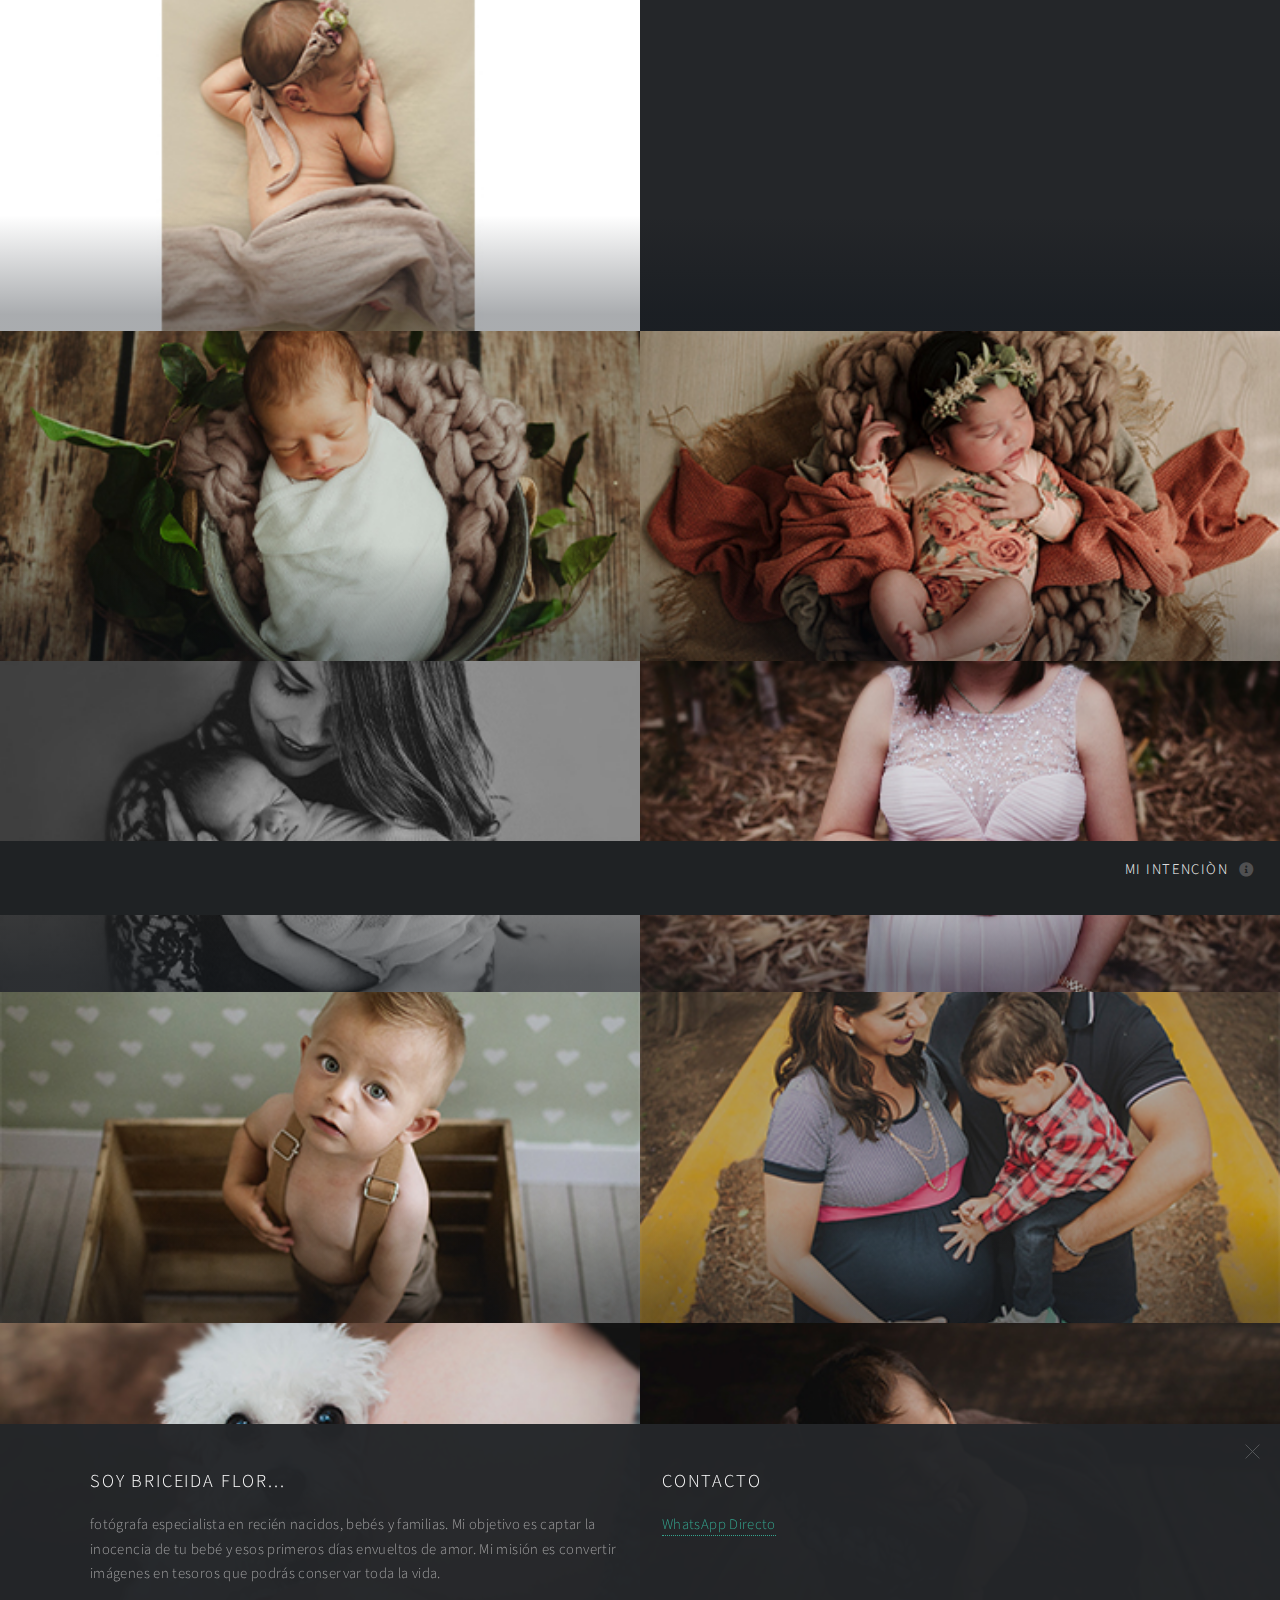
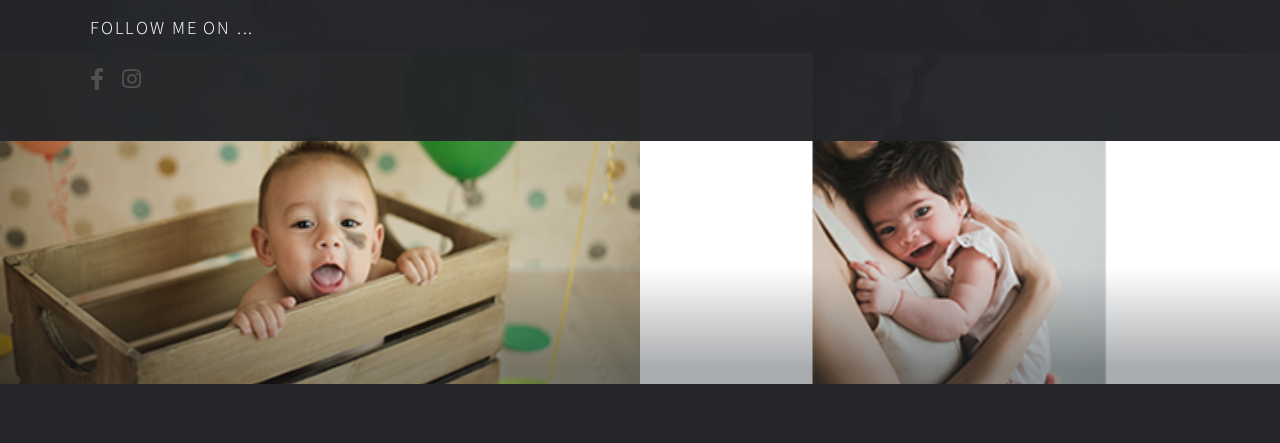
==== commit 3d3a41f4: "fixed thumbnails" ====
--- a/Galeria/index.html
+++ b/Galeria/index.html
@@ -30,62 +30,62 @@
 				<!-- Main -->
 					<div id="main">
 						<article class="thumb">
-							<a href="images/photos/04.jpg" class="image"><img src="images/photos/04.jpg" alt="" /></a>
+							<a href="images/photos/04.jpg" class="image"><img src="images/photos/thumbs/04.jpg" alt="" /></a>
 							<!-- <h2>Magna feugiat lorem</h2> -->
 							<p></p>
 						</article>
 						<article class="thumb">
-							<a href="images/photos/05.jpg" class="image"><img src="images/photos/05.jpg" alt="" /></a>
+							<a href="images/photos/05.jpg" class="image"><img src="images/photos/thumbs/05.jpg" alt="" /></a>
 							<!-- <h2>Nisl adipiscing</h2> -->
 							<p></p>
 						</article>
 						<article class="thumb">
-							<a href="images/photos/06.jpg" class="image"><img src="images/photos/06.jpg" alt="" /></a>
+							<a href="images/photos/06.jpg" class="image"><img src="images/photos/thumbs/06.jpg" alt="" /></a>
 							<!-- <h2>Tempus aliquam veroeros</h2>-->
 							<p></p> 
 						</article>
 						<article class="thumb">
-							<a href="images/photos/07.jpg" class="image"><img src="images/photos/07.jpg" alt="" /></a>
+							<a href="images/photos/07.jpg" class="image"><img src="images/photos/thumbs/07.jpg" alt="" /></a>
 							<!-- <h2>Aliquam ipsum sed dolore</h2>-->
 							<p></p> 
 						</article>
 						<article class="thumb">
-							<a href="images/photos/08.jpg" class="image"><img src="images/photos/08.jpg" alt="" /></a>
+							<a href="images/photos/08.jpg" class="image"><img src="images/photos/thumbs/08.jpg" alt="" /></a>
 							<!-- <h2>Cursis aliquam nisl</h2>-->
 							<p></p> 
 						</article>
 						<article class="thumb">
-							<a href="images/photos/09.jpg" class="image"><img src="images/photos/09.jpg" alt="" /></a>
+							<a href="images/photos/09.jpg" class="image"><img src="images/photos/thumbs/09.jpg" alt="" /></a>
 							<!-- <h2>Sed consequat phasellus</h2>-->
 							<p></p> 
 						</article>
 						<article class="thumb">
-							<a href="images/photos/01.jpg" class="image"><img src="images/photos/01.jpg" alt="" /></a>
+							<a href="images/photos/01.jpg" class="image"><img src="images/photos/thumbs/01.jpg" alt="" /></a>
 							<!-- <h2>Mauris id tellus arcu</h2>-->
 							<p></p> 
 						</article>
 						<article class="thumb">
-							<a href="images/photos/02.jpg" class="image"><img src="images/photos/02.jpg" alt="" /></a>
+							<a href="images/photos/02.jpg" class="image"><img src="images/photos/thumbs/02.jpg" alt="" /></a>
 							<!-- <h2>Nunc vehicula id nulla</h2>-->
 							<p></p> 
 						</article>
 						<article class="thumb">
-							<a href="images/photos/03.jpg" class="image"><img src="images/photos/03.jpg" alt="" /></a>
+							<a href="images/photos/03.jpg" class="image"><img src="images/photos/thumbs/03.jpg" alt="" /></a>
 							<!-- <h2>Neque et faucibus viverra</h2>-->
 							<p></p> 
 						</article>
 						<article class="thumb">
-							<a href="images/photos/10.jpg" class="image"><img src="images/photos/10.jpg" alt="" /></a>
+							<a href="images/photos/10.jpg" class="image"><img src="images/photos/thumbs/10.jpg" alt="" /></a>
 							<!-- <h2>Mattis ante fermentum</h2>-->
 							<p></p> 
 						</article>
 						<article class="thumb">
-							<a href="images/photos/11.jpg" class="image"><img src="images/photos/11.jpg" alt="" /></a>
+							<a href="images/photos/11.jpg" class="image"><img src="images/photos/thumbs/11.jpg" alt="" /></a>
 							<!-- <h2>Sed ac elementum arcu</h2>-->
 							<p></p> 
 						</article>
 						<article class="thumb">
-							<a href="images/photos/12.jpg" class="image"><img src="images/photos/12.jpg" alt="" /></a>
+							<a href="images/photos/12.jpg" class="image"><img src="images/photos/thumbs/12.jpg" alt="" /></a>
 							<!-- <h2>Vehicula id nulla dignissim</h2>-->
 							<p></p> 
 						</article>
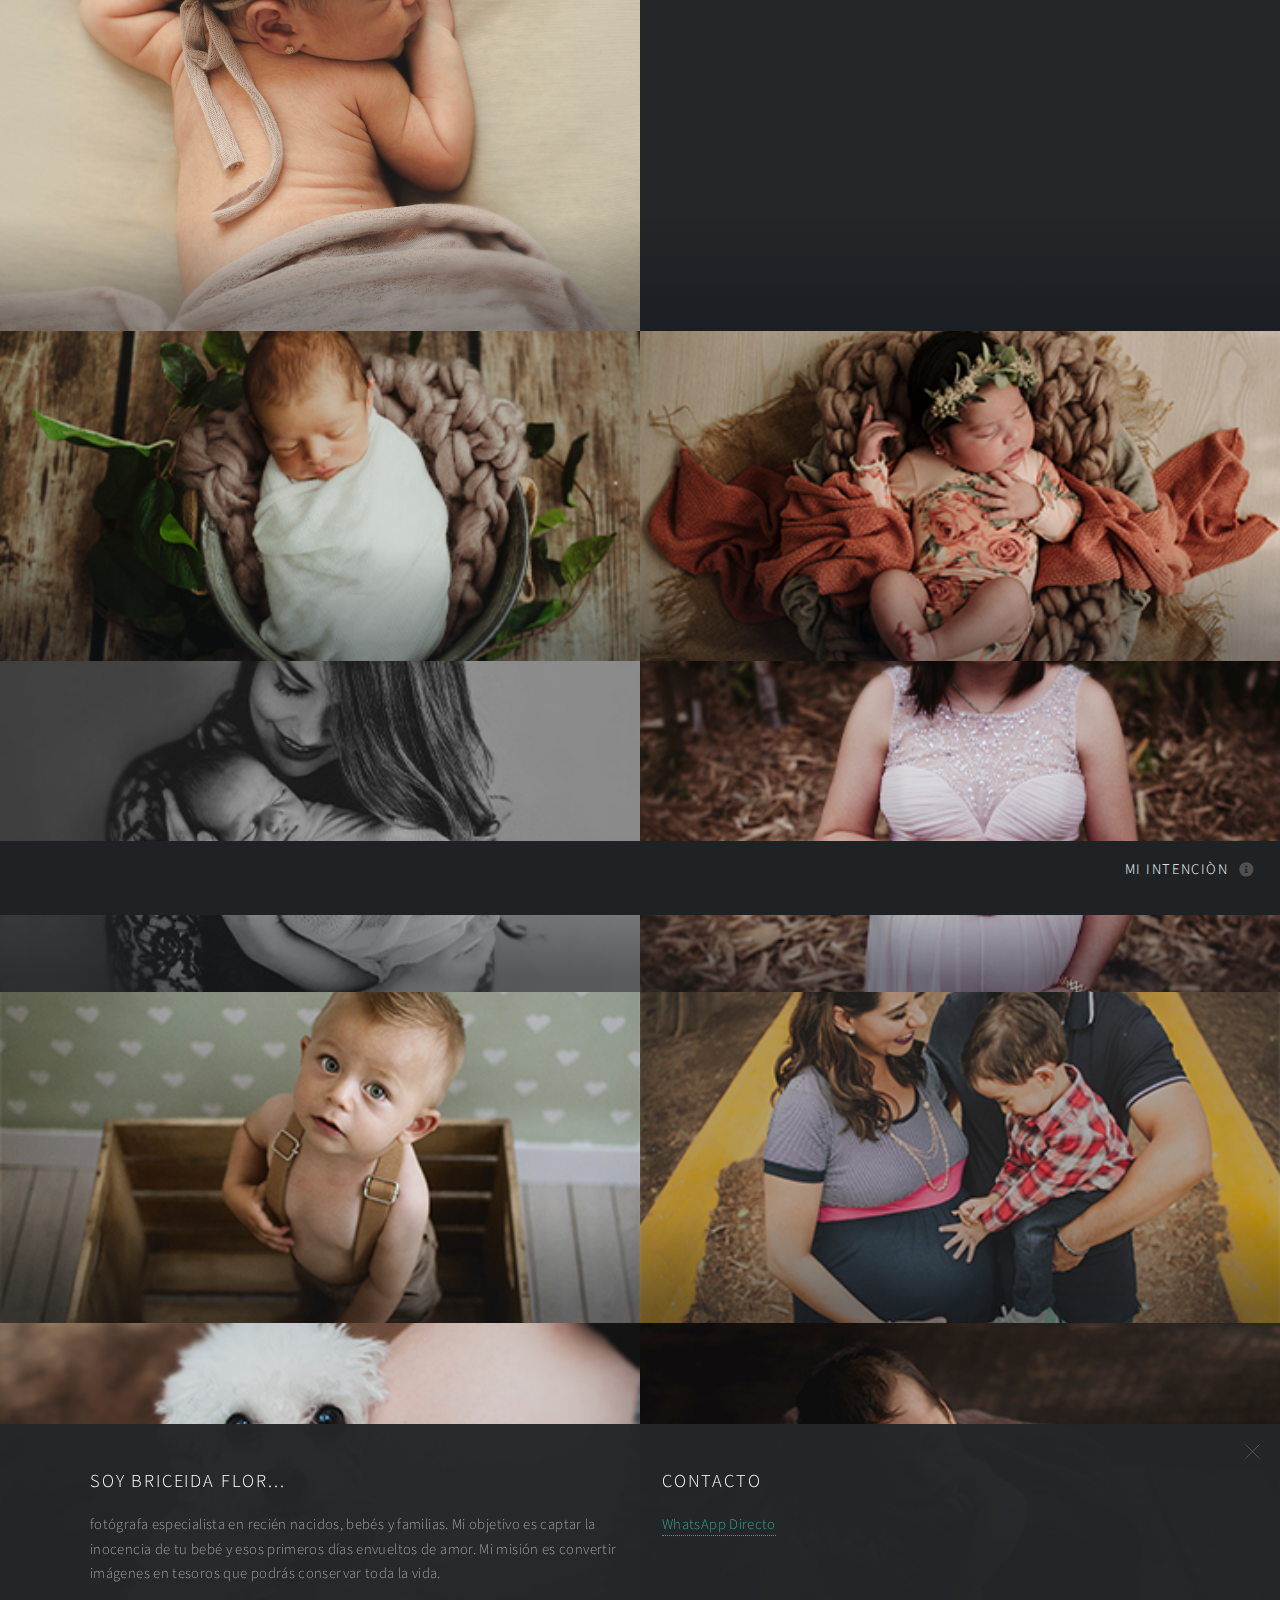
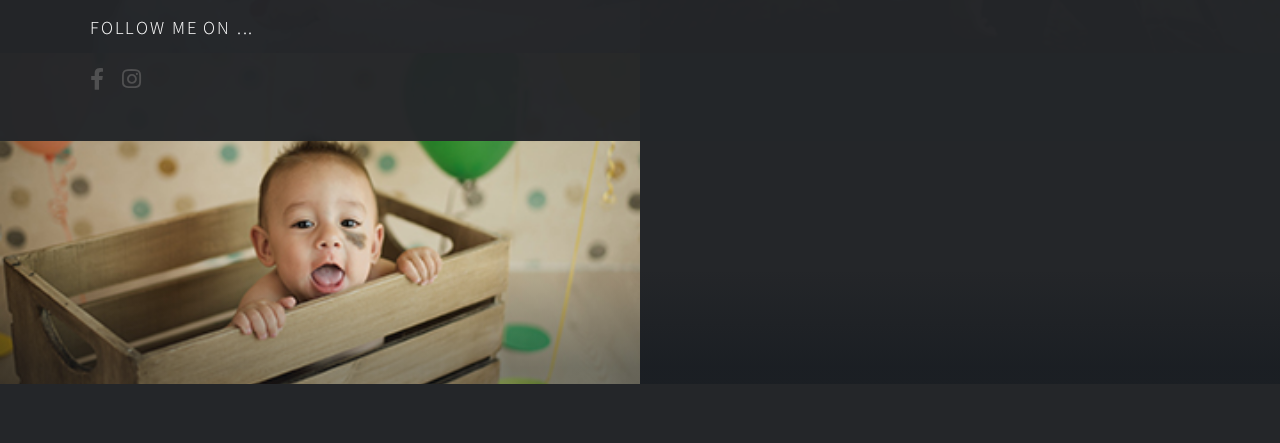
==== commit e46bf5f1: "updated photos" ====
--- a/Galeria/index.html
+++ b/Galeria/index.html
@@ -30,12 +30,12 @@
 				<!-- Main -->
 					<div id="main">
 						<article class="thumb">
-							<a href="images/photos/04.jpg" class="image"><img src="images/photos/thumbs/04.jpg" alt="" /></a>
+							<a href="images/photos/04.jpg" class="image"><img src="images/photos/04.jpg" alt="" /></a>
 							<!-- <h2>Magna feugiat lorem</h2> -->
 							<p></p>
 						</article>
 						<article class="thumb">
-							<a href="images/photos/05.jpg" class="image"><img src="images/photos/thumbs/05.jpg" alt="" /></a>
+							<a href="images/photos/05.jpg" class="image"><img src="images/photos/05.jpg" alt="" /></a>
 							<!-- <h2>Nisl adipiscing</h2> -->
 							<p></p>
 						</article>
@@ -85,7 +85,7 @@
 							<p></p> 
 						</article>
 						<article class="thumb">
-							<a href="images/photos/12.jpg" class="image"><img src="images/photos/thumbs/12.jpg" alt="" /></a>
+							<a href="images/photos/12.jpg" class="image"><img src="images/photos/12.jpg" alt="" /></a>
 							<!-- <h2>Vehicula id nulla dignissim</h2>-->
 							<p></p> 
 						</article>
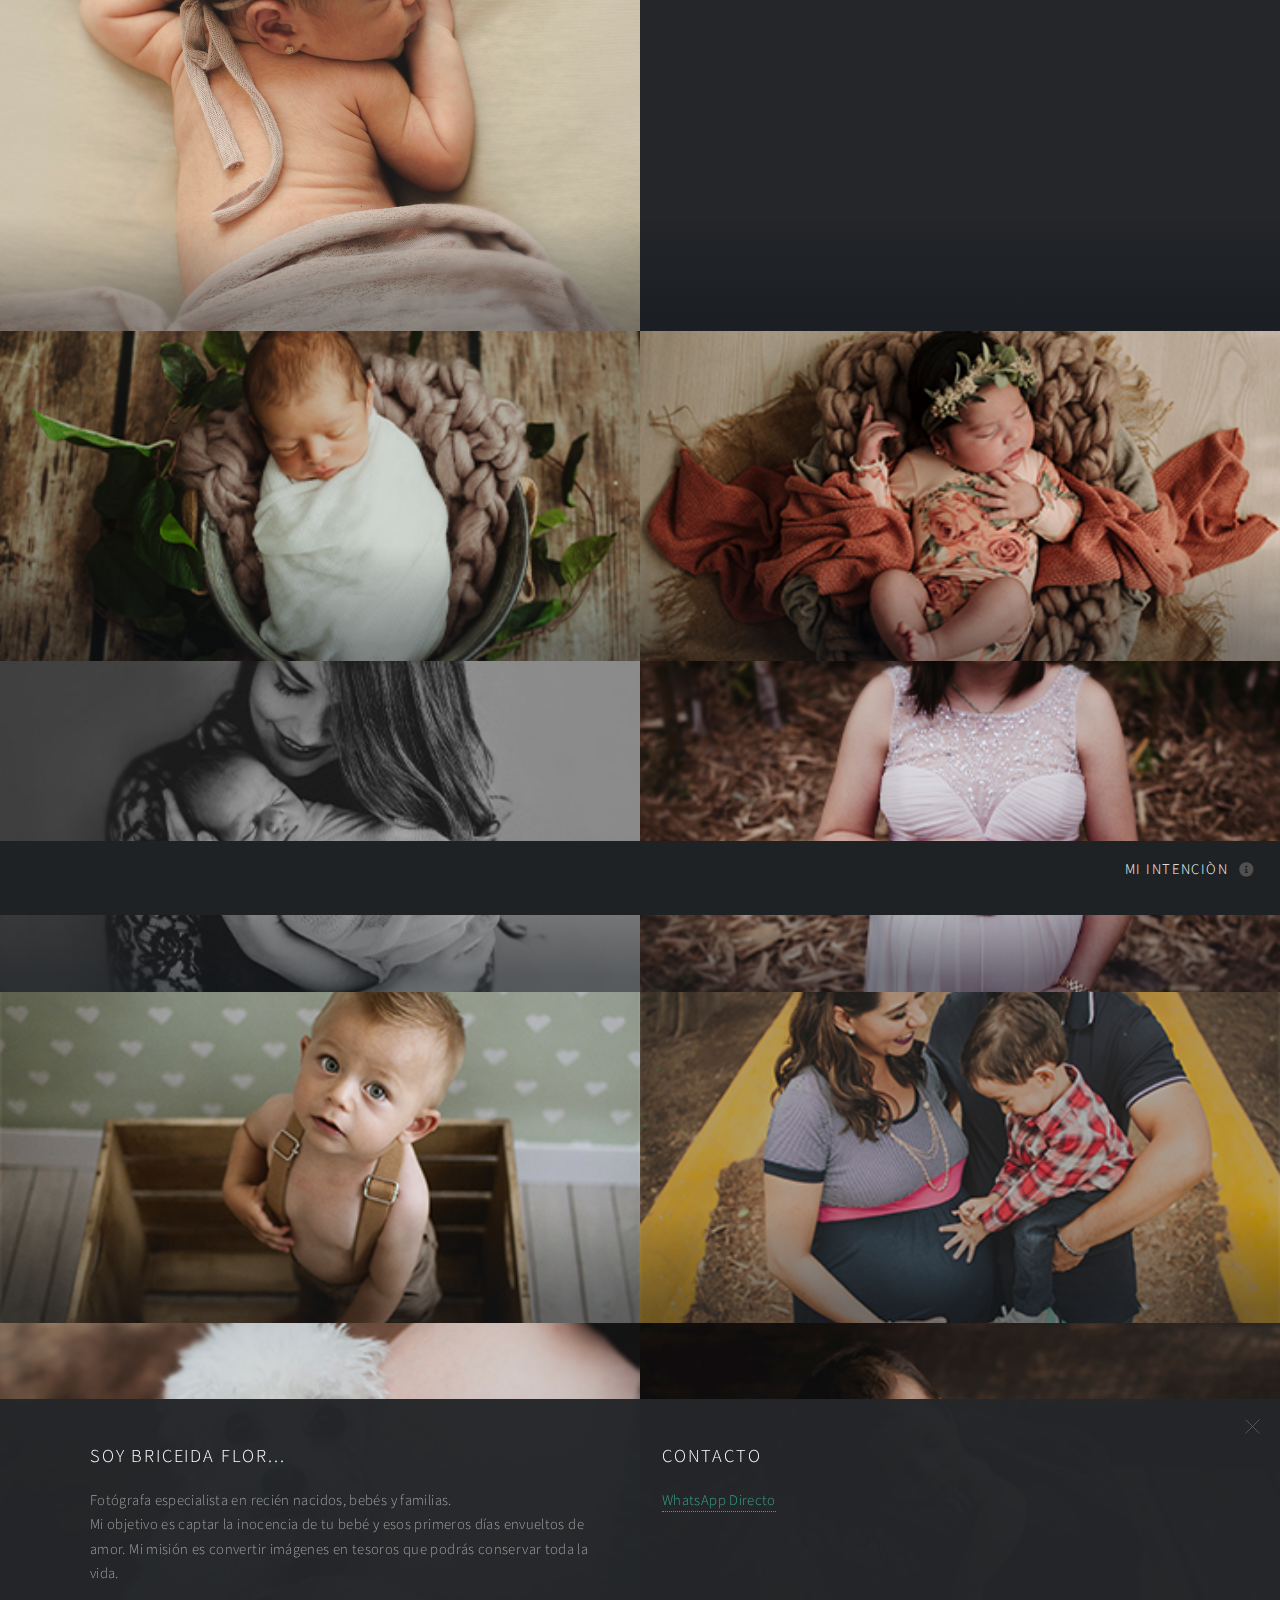
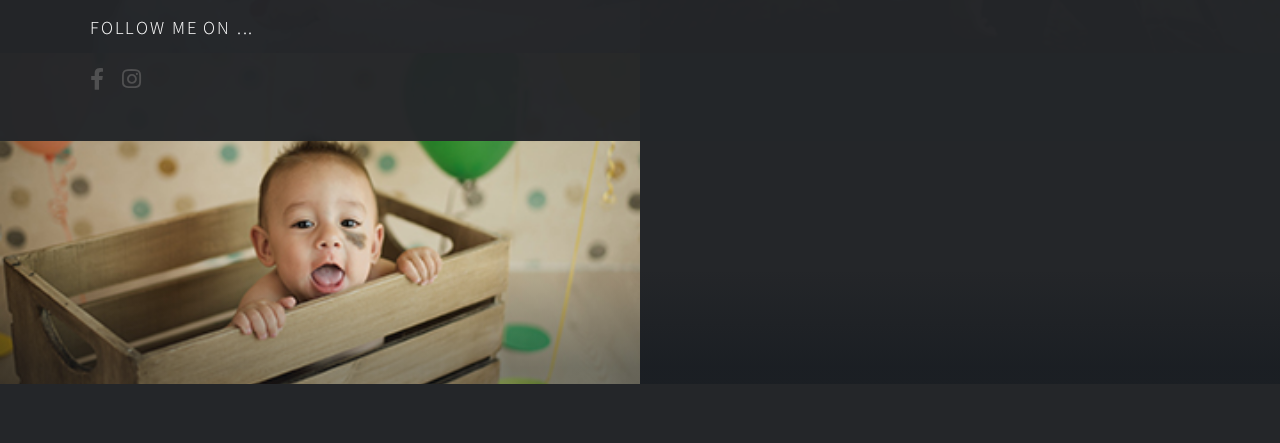
==== commit fe1aaec3: "updated text" ====
--- a/Galeria/index.html
+++ b/Galeria/index.html
@@ -1,9 +1,4 @@
 <!DOCTYPE HTML>
-<!--
-	Multiverse by HTML5 UP
-	html5up.net | @ajlkn
-	Free for personal and commercial use under the CCA 3.0 license (html5up.net/license)
--->
 <html>
 	<head>
 		<title>Briceida Flor Fotografia Galeria</title>
@@ -97,7 +92,7 @@
 							<div>
 								<section>
 									<h2>Soy Briceida Flor...</h2>
-									<p> fotógrafa especialista en recién nacidos, bebés y familias.
+									<p> Fotógrafa especialista en recién nacidos, bebés y familias.<br/>
 										Mi objetivo es captar la inocencia de tu bebé y esos primeros días envueltos de amor.
 										Mi misión es convertir imágenes en tesoros que podrás conservar toda la vida.</p>
 								</section>
@@ -115,23 +110,7 @@
 									<h2>contacto</h2>
 								
 									<a href="https://api.whatsapp.com/send?phone=5213312167600&text=&source=&data=">WhatsApp Directo</a>
-									<!-- <form method="post" action="#">
-										<div class="fields">
-											<div class="field half">
-												<input type="text" name="name" id="name" placeholder="Name" />
-											</div>
-											<div class="field half">
-												<input type="text" name="email" id="email" placeholder="Email" />
-											</div>
-											<div class="field">
-												<textarea name="message" id="message" rows="4" placeholder="Message"></textarea>
-											</div>
-										</div>
-										<ul class="actions">
-											<li><input type="submit" value="Send" class="primary" /></li>
-											<li><input type="reset" value="Reset" /></li>
-										</ul>
-									</form> -->
+					
 								</section>
 							</div>
 						</div>
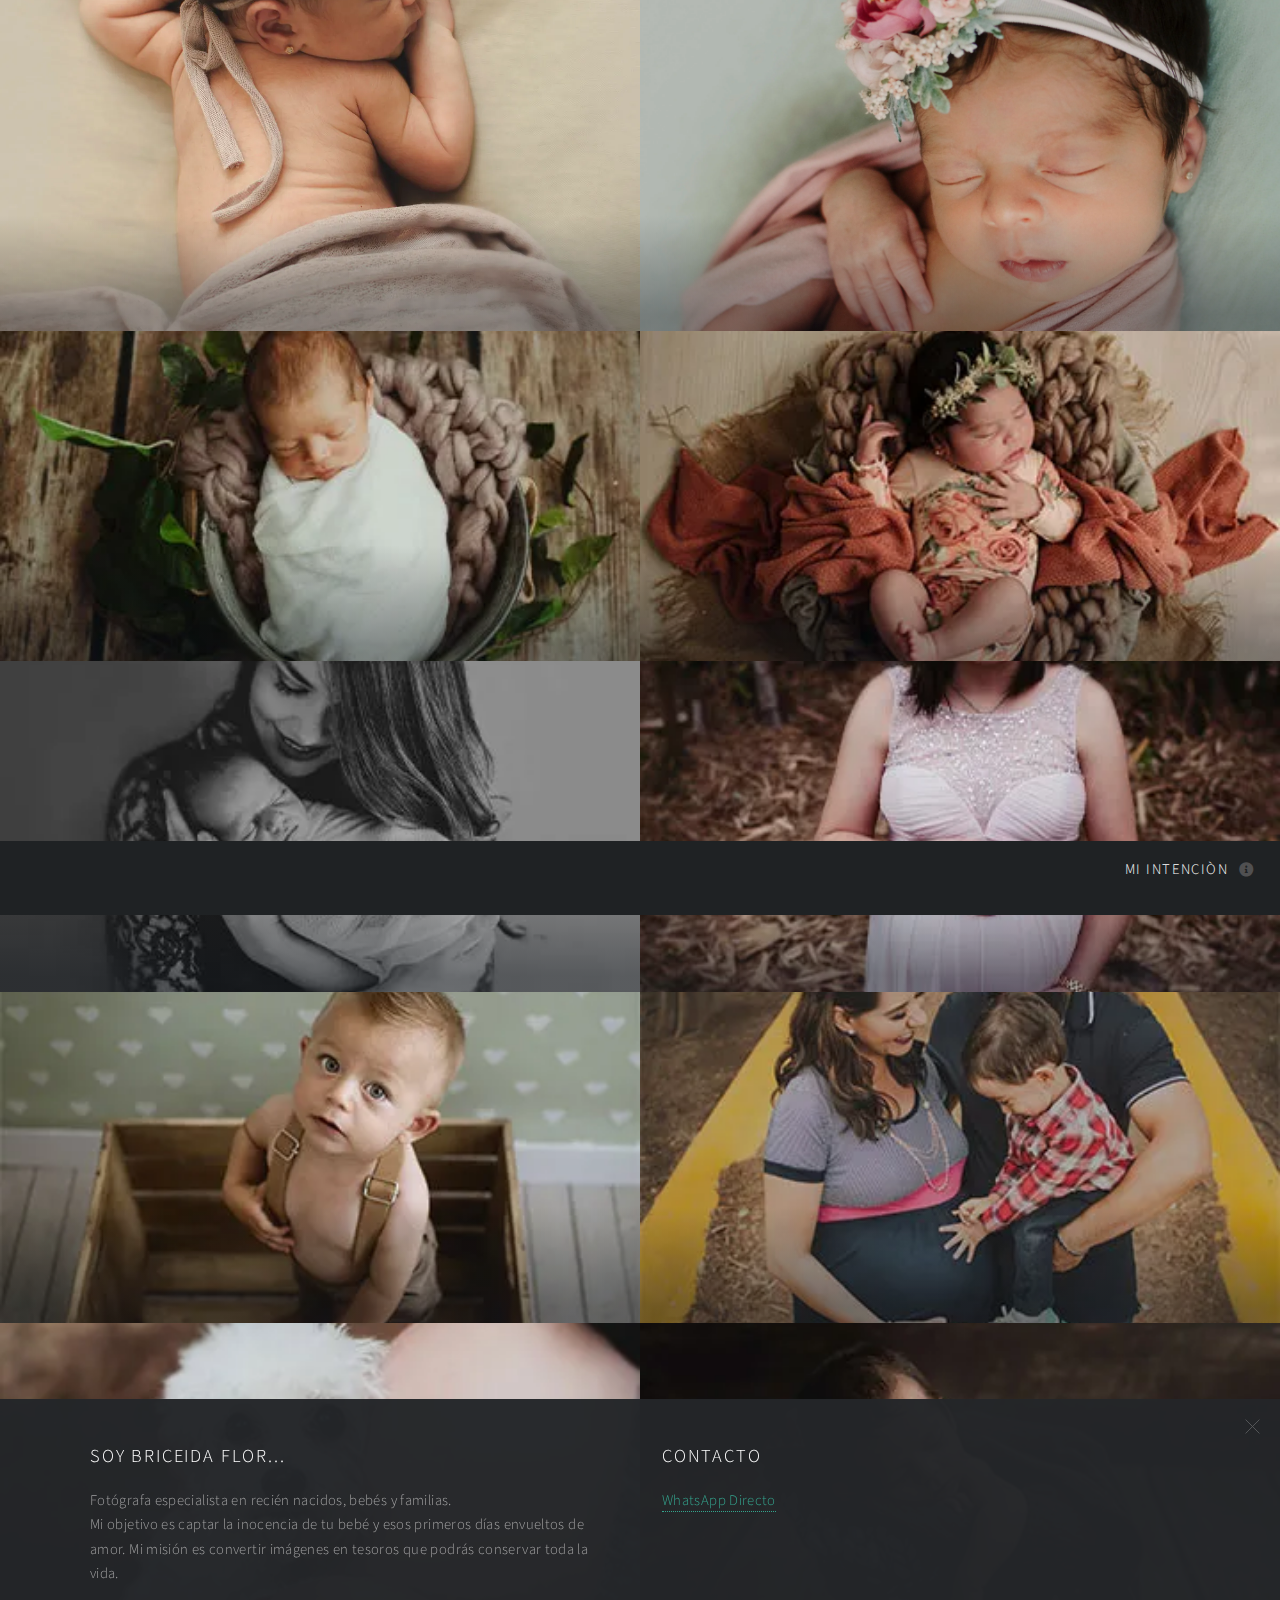
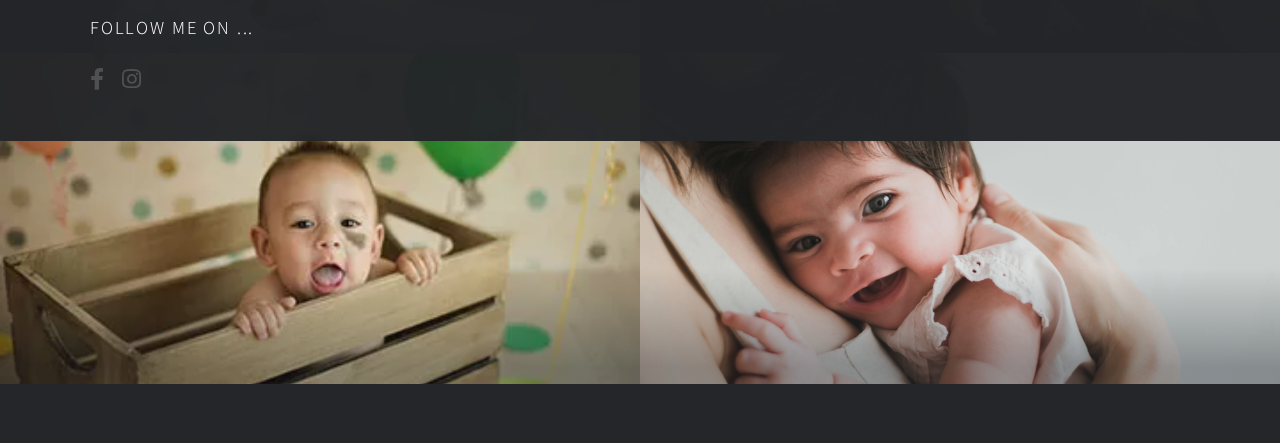
==== commit 8352c34b: "bug fixes" ====
--- a/Galeria/index.html
+++ b/Galeria/index.html
@@ -1,130 +1,144 @@
-<!DOCTYPE HTML>
-<html>
-	<head>
-		<title>Briceida Flor Fotografia Galeria</title>
-		<meta charset="utf-8" />
-		<meta name="viewport" content="width=device-width, initial-scale=1, user-scalable=no" />
-		<link rel="stylesheet" href="assets/css/main.css" />
-		<noscript><link rel="stylesheet" href="assets/css/noscript.css" /></noscript>
-	</head>
-	<body class="is-preload">
-
-		<!-- Wrapper -->
-			<div id="wrapper">
-
-				<!-- Header -->
-					<header id="header">
-					
-						<nav>
-							<ul>
-								<li><a href="#footer" class="icon solid fa-info-circle">mi intenciòn</a></li>
-							</ul>
-						</nav>
-					</header>
-
-				<!-- Main -->
-					<div id="main">
-						<article class="thumb">
-							<a href="images/photos/04.jpg" class="image"><img src="images/photos/04.jpg" alt="" /></a>
-							<!-- <h2>Magna feugiat lorem</h2> -->
-							<p></p>
-						</article>
-						<article class="thumb">
-							<a href="images/photos/05.jpg" class="image"><img src="images/photos/05.jpg" alt="" /></a>
-							<!-- <h2>Nisl adipiscing</h2> -->
-							<p></p>
-						</article>
-						<article class="thumb">
-							<a href="images/photos/06.jpg" class="image"><img src="images/photos/thumbs/06.jpg" alt="" /></a>
-							<!-- <h2>Tempus aliquam veroeros</h2>-->
-							<p></p> 
-						</article>
-						<article class="thumb">
-							<a href="images/photos/07.jpg" class="image"><img src="images/photos/thumbs/07.jpg" alt="" /></a>
-							<!-- <h2>Aliquam ipsum sed dolore</h2>-->
-							<p></p> 
-						</article>
-						<article class="thumb">
-							<a href="images/photos/08.jpg" class="image"><img src="images/photos/thumbs/08.jpg" alt="" /></a>
-							<!-- <h2>Cursis aliquam nisl</h2>-->
-							<p></p> 
-						</article>
-						<article class="thumb">
-							<a href="images/photos/09.jpg" class="image"><img src="images/photos/thumbs/09.jpg" alt="" /></a>
-							<!-- <h2>Sed consequat phasellus</h2>-->
-							<p></p> 
-						</article>
-						<article class="thumb">
-							<a href="images/photos/01.jpg" class="image"><img src="images/photos/thumbs/01.jpg" alt="" /></a>
-							<!-- <h2>Mauris id tellus arcu</h2>-->
-							<p></p> 
-						</article>
-						<article class="thumb">
-							<a href="images/photos/02.jpg" class="image"><img src="images/photos/thumbs/02.jpg" alt="" /></a>
-							<!-- <h2>Nunc vehicula id nulla</h2>-->
-							<p></p> 
-						</article>
-						<article class="thumb">
-							<a href="images/photos/03.jpg" class="image"><img src="images/photos/thumbs/03.jpg" alt="" /></a>
-							<!-- <h2>Neque et faucibus viverra</h2>-->
-							<p></p> 
-						</article>
-						<article class="thumb">
-							<a href="images/photos/10.jpg" class="image"><img src="images/photos/thumbs/10.jpg" alt="" /></a>
-							<!-- <h2>Mattis ante fermentum</h2>-->
-							<p></p> 
-						</article>
-						<article class="thumb">
-							<a href="images/photos/11.jpg" class="image"><img src="images/photos/thumbs/11.jpg" alt="" /></a>
-							<!-- <h2>Sed ac elementum arcu</h2>-->
-							<p></p> 
-						</article>
-						<article class="thumb">
-							<a href="images/photos/12.jpg" class="image"><img src="images/photos/12.jpg" alt="" /></a>
-							<!-- <h2>Vehicula id nulla dignissim</h2>-->
-							<p></p> 
-						</article>
-					</div>
-
-				<!-- Footer -->
-					<footer id="footer" class="panel">
-						<div class="inner split">
-							<div>
-								<section>
-									<h2>Soy Briceida Flor...</h2>
-									<p> Fotógrafa especialista en recién nacidos, bebés y familias.<br/>
-										Mi objetivo es captar la inocencia de tu bebé y esos primeros días envueltos de amor.
-										Mi misión es convertir imágenes en tesoros que podrás conservar toda la vida.</p>
-								</section>
-								<section>
-									<h2>Follow me on ...</h2>
-									<ul class="icons">
-										<li><a href="https://www.facebook.com/briceidaflor.foto/" class="icon brands fa-facebook-f"><span class="label">Facebook</span></a></li>
-										<li><a href="https://www.instagram.com/briceidaflor/?hl=en" class="icon brands fa-instagram"><span class="label">Instagram</span></a></li>
-									</ul>
-								</section>
-
-							</div>
-							<div>
-								<section>
-									<h2>contacto</h2>
-								
-									<a href="https://api.whatsapp.com/send?phone=5213312167600&text=&source=&data=">WhatsApp Directo</a>
-					
-								</section>
-							</div>
-						</div>
-					</footer>
-
-			</div>
-
-		<!-- Scripts -->
-			<script src="assets/js/jquery.min.js"></script>
-			<script src="assets/js/jquery.poptrox.min.js"></script>
-			<script src="assets/js/browser.min.js"></script>
-			<script src="assets/js/breakpoints.min.js"></script>
-			<script src="assets/js/util.js"></script>
-			<script src="assets/js/main.js"></script>
-
-	</body>
+<!DOCTYPE HTML>
+<html lang="es">
+	<head>
+		<title>Briceida Flor Fotografia Galeria</title>
+		<meta charset="utf-8" />
+		<meta name="viewport" content="width=device-width, initial-scale=1, user-scalable=no" />
+		<link rel="stylesheet" href="assets/css/main.css" />
+		<noscript><link rel="stylesheet" href="assets/css/noscript.css" /></noscript>
+	</head>
+	<body class="is-preload">
+
+		<!-- Wrapper -->
+			<div id="wrapper">
+
+				<!-- Header -->
+					<header id="header">
+					
+						<nav>
+							<ul>
+								<li><a href="#footer" class="icon solid fa-info-circle">mi intenciòn</a></li>
+							</ul>
+						</nav>
+					</header>
+
+				<!-- Main -->
+					<div id="main">
+						<article class="thumb">
+							<a href="images/photos/full/04_result.webp" class="image"><img src="images/photos/full/04_result.webp" alt="photo of a baby" /></a>
+
+							<!-- <h2>Magna feugiat lorem</h2> -->
+							<p></p>
+						</article>
+						<article class="thumb">
+							<a href="images/photos/full/05_result.webp" class="image"><img src="images/photos/full/05_result.webp" alt="photo of a baby" /></a>
+
+							<!-- <h2>Nisl adipiscing</h2> -->
+							<p></p>
+						</article>
+						<article class="thumb">
+
+							<a href="images/photos/full/06_result.webp" class="image"><img src="images/photos/thumbs/06.webp" alt="photo of a baby" /></a>
+
+							<!-- <h2>Tempus aliquam veroeros</h2>-->
+							<p></p> 
+						</article>
+						<article class="thumb">
+
+							<a href="images/photos/full/07_result.webp" class="image"><img src="images/photos/thumbs/07.webp" alt="photo of a baby" /></a>
+
+							<!-- <h2>Aliquam ipsum sed dolore</h2>-->
+							<p></p> 
+						</article>
+						<article class="thumb">
+
+							<a href="images/photos/full/08_result.webp" class="image"><img src="images/photos/thumbs/08.webp" alt="photo of a baby" /></a>
+
+							<!-- <h2>Cursis aliquam nisl</h2>-->
+							<p></p> 
+						</article>
+						<article class="thumb">
+
+							<a href="images/photos/full/09_result.webp" class="image"><img src="images/photos/thumbs/09.webp" alt="photo of a baby" /></a>
+
+							<!-- <h2>Sed consequat phasellus</h2>-->
+							<p></p> 
+						</article>
+						<article class="thumb">
+
+							<a href="images/photos/full/01_result.webp" class="image"><img src="images/photos/thumbs/01.webp" alt="photo of a baby" /></a>
+
+							<!-- <h2>Mauris id tellus arcu</h2>-->
+							<p></p> 
+						</article>
+						<article class="thumb">
+
+							<a href="images/photos/full/02_result.webp" class="image"><img src="images/photos/thumbs/02.webp" alt="photo of a baby" /></a>
+
+							<!-- <h2>Nunc vehicula id nulla</h2>-->
+							<p></p> 
+						</article>
+						<article class="thumb">
+							<a href="images/photos/full/03_result.webp" class="image"><img src="images/photos/thumbs/03.webp" alt="photo of a baby" /></a>
+							<!-- <h2>Neque et faucibus viverra</h2>-->
+							<p></p> 
+						</article>
+						<article class="thumb">
+							<a href="images/photos/full/10_result.webp" class="image"><img src="images/photos/thumbs/10.webp" alt="photo of a baby" /></a>
+							<!-- <h2>Mattis ante fermentum</h2>-->
+							<p></p> 
+						</article>
+						<article class="thumb">
+							<a href="images/photos/full/11_result.webp" class="image"><img src="images/photos/thumbs/11.webp" alt="photo of a baby" /></a>
+							<!-- <h2>Sed ac elementum arcu</h2>-->
+							<p></p> 
+						</article>
+						<article class="thumb">
+							<a href="images/photos/full/12_result.webp" class="image"><img src="images/photos/full/12_result.webp" alt="photo of a baby" /></a>
+							<!-- <h2>Vehicula id nulla dignissim</h2>-->
+							<p></p> 
+						</article>
+					</div>
+
+				<!-- Footer -->
+					<footer id="footer" class="panel">
+						<div class="inner split">
+							<div>
+								<section>
+									<h2>Soy Briceida Flor...</h2>
+									<p> Fotógrafa especialista en recién nacidos, bebés y familias.<br/>
+										Mi objetivo es captar la inocencia de tu bebé y esos primeros días envueltos de amor.
+										Mi misión es convertir imágenes en tesoros que podrás conservar toda la vida.</p>
+								</section>
+								<section>
+									<h2>Follow me on ...</h2>
+									<ul class="icons">
+										<li><a href="https://www.facebook.com/briceidaflor.foto/" class="icon brands fa-facebook-f"><span class="label">Facebook</span></a></li>
+										<li><a href="https://www.instagram.com/briceidaflor/?hl=en" class="icon brands fa-instagram"><span class="label">Instagram</span></a></li>
+									</ul>
+								</section>
+
+							</div>
+							<div>
+								<section>
+									<h2>contacto</h2>
+								
+									<a href="https://api.whatsapp.com/send?phone=5213312167600&text=&source=&data=">WhatsApp Directo</a>
+					
+								</section>
+							</div>
+						</div>
+					</footer>
+
+			</div>
+
+		<!-- Scripts -->
+			<script src="assets/js/jquery.min.js"></script>
+			<script src="assets/js/jquery.poptrox.min.js"></script>
+			<script src="assets/js/browser.min.js"></script>
+			<script src="assets/js/breakpoints.min.js"></script>
+			<script src="assets/js/util.js"></script>
+			<script src="assets/js/main.js"></script>
+
+	</body>
 </html>--- a/Galeria/assets/css/main.css
+++ b/Galeria/assets/css/main.css
@@ -1,10 +1,10 @@
-@import url(fontawesome-all.min.css);
+@import url(../../../assets/css/fontawesome-all.min.css);
 @import url("https://fonts.googleapis.com/css?family=Source+Sans+Pro:300,300italic,400,400italic");
 
-/*
-	Multiverse by HTML5 UP
-	html5up.net | @ajlkn
-	Free for personal and commercial use under the CCA 3.0 license (html5up.net/license)
+/*
+	Multiverse by HTML5 UP
+	html5up.net | @ajlkn
+	Free for personal and commercial use under the CCA 3.0 license (html5up.net/license)
 */
 
 @-moz-keyframes spinner {
